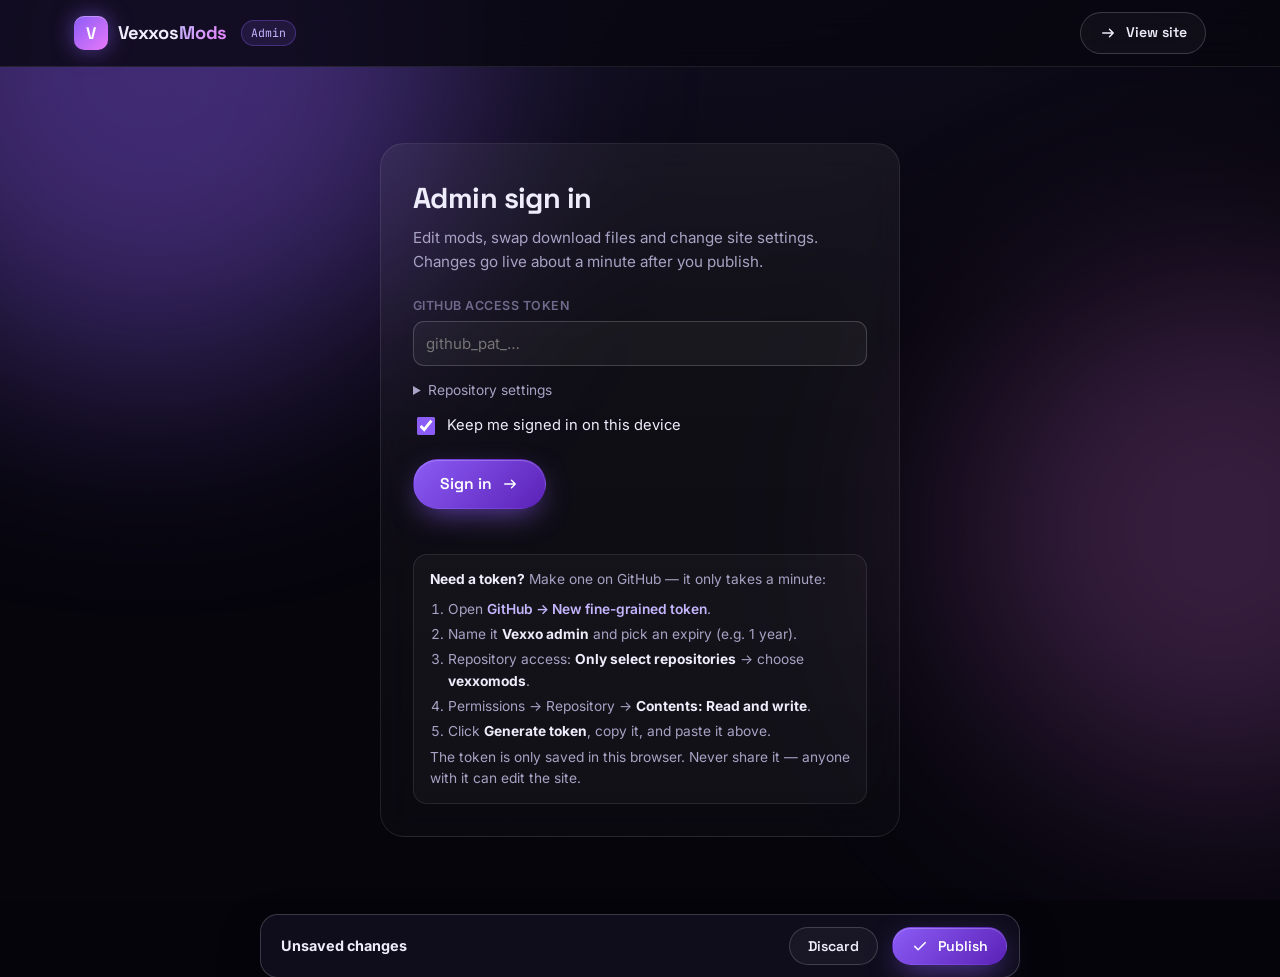
==== admin.html @ 2dce4d20 "Add files via upload" ====
<!DOCTYPE html>
<html lang="en">
<head>
<meta charset="UTF-8">
<meta name="viewport" content="width=device-width, initial-scale=1.0">
<meta name="robots" content="noindex, nofollow">
<title>Admin — VexxosMods</title>
<link rel="preconnect" href="https://fonts.googleapis.com">
<link rel="preconnect" href="https://fonts.gstatic.com" crossorigin>
<link href="https://fonts.googleapis.com/css2?family=Space+Grotesk:wght@500;600;700&family=Inter:wght@400;500;600&family=JetBrains+Mono:wght@400;500&display=swap" rel="stylesheet">
<link rel="stylesheet" href="style.css">
<style>
  body { min-height: 100vh; }
  .adm-nav { position: sticky; top: 0; z-index: 50; background: rgba(8,7,15,.8); border-bottom: 1px solid var(--hairline); backdrop-filter: blur(16px); -webkit-backdrop-filter: blur(16px); }
  .adm-nav .wrap { display: flex; align-items: center; gap: 14px; padding-top: 12px; padding-bottom: 12px; }
  .adm-pill { font-family: var(--f-mono); font-size: .72rem; padding: 3px 9px; border-radius: 999px; color: var(--violet-soft); background: rgba(var(--violet-rgb), .13); border: 1px solid rgba(var(--violet-rgb), .35); }
  .adm-nav .spacer { flex: 1; }
  .adm-user { font-size: .85rem; color: var(--text-dim); display: inline-flex; align-items: center; gap: 8px; }
  .adm-user .dot { width: 8px; height: 8px; border-radius: 50%; background: var(--aqua); box-shadow: 0 0 8px var(--aqua); }

  .adm-main { padding: 36px 0 140px; }
  .hidden { display: none !important; }

  /* Login */
  .login { max-width: 520px; margin: 40px auto 0; padding: 32px; }
  .login h1 { font-family: var(--f-display); font-size: 1.8rem; margin: 0 0 6px; letter-spacing: -.02em; }
  .login > p { color: var(--text-dim); margin: 0 0 22px; font-size: .95rem; }
  .help { margin-top: 18px; padding: 14px 16px; border-radius: 14px; background: rgba(255,255,255,.03); border: 1px solid var(--hairline); font-size: .86rem; color: var(--text-dim); }
  .help ol { margin: 8px 0 0; padding-left: 18px; }
  .help li { margin-bottom: 4px; }
  .help a { color: var(--violet-soft); font-weight: 600; }
  .help b { color: var(--text); }

  /* Forms */
  .field { display: grid; gap: 6px; margin-bottom: 14px; }
  .field > span { font-size: .78rem; font-weight: 600; letter-spacing: .04em; text-transform: uppercase; color: var(--text-faint); }
  .field small { color: var(--text-faint); font-size: .78rem; }
  .in, .ta, .sel {
    width: 100%; font: inherit; font-size: .94rem; color: var(--text);
    background: rgba(255,255,255,.04); border: 1px solid var(--hairline-bright); border-radius: 11px;
    padding: 10px 12px; transition: border-color .2s, background .2s;
  }
  .ta { min-height: 84px; resize: vertical; line-height: 1.5; }
  .in:focus, .ta:focus, .sel:focus { outline: none; border-color: rgba(var(--violet-rgb), .7); background: rgba(var(--violet-rgb), .07); }
  .sel option { background: var(--ink-700); }
  .row2 { display: grid; grid-template-columns: 1fr 1fr; gap: 14px; }
  .check { display: inline-flex; align-items: center; gap: 9px; font-size: .92rem; cursor: pointer; user-select: none; }
  .check input { width: 18px; height: 18px; accent-color: var(--violet); }
  .btn-xs { padding: 7px 12px; font-size: .82rem; }
  .btn-danger { color: #ff8fa3; background: rgba(255, 77, 109, .08); border-color: rgba(255, 77, 109, .3); }
  .btn-danger:hover { background: rgba(255, 77, 109, .16); border-color: rgba(255, 77, 109, .6); }
  .err { color: #ff8fa3; font-size: .88rem; margin: 10px 0 0; min-height: 1.2em; }

  /* Layout */
  .adm-grid { display: grid; grid-template-columns: 210px 1fr; gap: 28px; align-items: start; }
  .tabs { position: sticky; top: 84px; display: grid; gap: 4px; padding: 10px; }
  .tab { display: flex; align-items: center; gap: 10px; padding: 10px 12px; border-radius: 11px; border: 0; background: none; color: var(--text-dim); font: inherit; font-size: .93rem; font-weight: 500; cursor: pointer; text-align: left; transition: background .2s, color .2s; }
  .tab:hover { background: var(--glass-2); color: var(--text); }
  .tab.on { background: rgba(var(--violet-rgb), .14); color: var(--text); }
  .tab.on .ic { color: var(--violet-soft); }
  .panel-h { display: flex; align-items: flex-end; justify-content: space-between; gap: 16px; margin-bottom: 18px; flex-wrap: wrap; }
  .panel-h h2 { font-family: var(--f-display); font-size: 1.6rem; margin: 0; letter-spacing: -.02em; }
  .panel-h p { margin: 4px 0 0; color: var(--text-dim); font-size: .92rem; }
  .box { padding: 24px; }

  /* Mod editors */
  .mod-list { display: grid; gap: 12px; }
  .med { border-radius: var(--r-md); overflow: hidden; }
  .med-h { display: flex; align-items: center; gap: 14px; padding: 14px 16px; cursor: pointer; }
  .med-ic { width: 42px; height: 42px; border-radius: 12px; display: grid; place-items: center; flex-shrink: 0; color: rgb(var(--acc)); background: rgba(var(--acc), .13); border: 1px solid rgba(var(--acc), .32); }
  .med-ic svg { width: 22px; height: 22px; fill: none; stroke: currentColor; stroke-width: 1.8; stroke-linecap: round; stroke-linejoin: round; }
  .med-t { flex: 1; min-width: 0; }
  .med-t b { display: block; font-family: var(--f-display); font-size: 1.05rem; }
  .med-t small { display: block; font-family: var(--f-mono); font-size: .74rem; color: var(--text-faint); white-space: nowrap; overflow: hidden; text-overflow: ellipsis; }
  .med-tags { display: flex; gap: 6px; flex-wrap: wrap; }
  .tagp { font-size: .7rem; font-weight: 600; padding: 3px 9px; border-radius: 999px; background: var(--glass-2); border: 1px solid var(--hairline); color: var(--text-dim); }
  .tagp.pending { color: var(--amber); border-color: rgba(var(--amber-rgb), .4); background: rgba(var(--amber-rgb), .08); }
  .tagp.feat { color: rgb(var(--acc)); border-color: rgba(var(--acc), .4); }
  .med-act { display: flex; gap: 4px; }
  .iconbtn { width: 32px; height: 32px; display: grid; place-items: center; border-radius: 9px; border: 1px solid transparent; background: none; color: var(--text-dim); cursor: pointer; transition: background .2s, color .2s, border-color .2s; }
  .iconbtn:hover { background: var(--glass-2); color: var(--text); border-color: var(--hairline); }
  .iconbtn:disabled { opacity: .3; cursor: default; background: none; }
  .iconbtn .ic { width: 16px; height: 16px; }
  .chev { transition: transform .3s var(--ease); }
  .med.open .chev { transform: rotate(180deg); }
  .med-b { display: none; padding: 4px 18px 18px; border-top: 1px solid var(--hairline); }
  .med.open .med-b { display: block; padding-top: 18px; }

  .file-box { display: flex; align-items: center; gap: 14px; flex-wrap: wrap; padding: 14px; border-radius: 13px; border: 1px dashed rgba(var(--violet-rgb), .4); background: rgba(var(--violet-rgb), .05); margin-bottom: 14px; transition: border-color .2s, background .2s; }
  .file-box.drag { border-color: var(--violet); background: rgba(var(--violet-rgb), .14); }
  .file-box .ic { color: var(--violet-soft); }
  .file-info { flex: 1; min-width: 180px; }
  .file-info b { display: block; font-family: var(--f-mono); font-size: .84rem; word-break: break-all; }
  .file-info small { color: var(--text-faint); font-size: .8rem; }
  .file-info .pending { color: var(--amber); }
  .icons { display: grid; grid-template-columns: repeat(auto-fill, minmax(44px, 1fr)); gap: 6px; }
  .icons label { position: relative; }
  .icons input { position: absolute; opacity: 0; pointer-events: none; }
  .icons span { height: 44px; display: grid; place-items: center; border-radius: 11px; border: 1px solid var(--hairline); background: rgba(255,255,255,.03); color: var(--text-dim); cursor: pointer; transition: all .2s; }
  .icons svg { width: 22px; height: 22px; fill: none; stroke: currentColor; stroke-width: 1.8; stroke-linecap: round; stroke-linejoin: round; }
  .icons input:checked + span { color: rgb(var(--acc)); border-color: rgba(var(--acc), .6); background: rgba(var(--acc), .13); }
  .icons input:focus-visible + span { outline: 2px solid var(--violet-soft); }
  .color-row { display: flex; align-items: center; gap: 10px; }
  .color-row input[type=color] { width: 46px; height: 40px; padding: 0; border: 1px solid var(--hairline-bright); border-radius: 10px; background: none; cursor: pointer; }
  .swatches { display: flex; gap: 6px; flex-wrap: wrap; }
  .swatches button { width: 24px; height: 24px; border-radius: 7px; border: 1px solid rgba(255,255,255,.2); cursor: pointer; }
  details.adv summary { cursor: pointer; color: var(--text-dim); font-size: .86rem; margin: 4px 0 12px; }

  .opt { display: flex; gap: 14px; align-items: flex-start; padding: 16px; border-radius: 14px; border: 1px solid var(--hairline); background: rgba(255,255,255,.025); cursor: pointer; margin-bottom: 10px; transition: border-color .2s, background .2s; }
  .opt:hover { border-color: var(--hairline-bright); }
  .opt input { margin-top: 3px; width: 18px; height: 18px; accent-color: var(--violet); }
  .opt b { display: block; font-family: var(--f-display); }
  .opt small { color: var(--text-dim); font-size: .86rem; }
  .opt:has(input:checked) { border-color: rgba(var(--violet-rgb), .55); background: rgba(var(--violet-rgb), .08); }

  .preview-bar { margin-bottom: 18px; border-radius: 12px; overflow: hidden; border: 1px solid var(--hairline); }
  .preview-bar .announce { max-height: none; }
  .preview-bar .announce-close { display: none; }

  /* Publish bar */
  .pub { position: fixed; left: 50%; bottom: 18px; z-index: 60; transform: translate(-50%, 150%); width: min(760px, calc(100% - 24px));
    display: flex; align-items: center; gap: 14px; padding: 12px 12px 12px 20px; border-radius: 18px;
    background: rgba(16,14,30,.94); border: 1px solid var(--hairline-bright); box-shadow: 0 20px 50px -14px rgba(0,0,0,.85);
    backdrop-filter: blur(16px); -webkit-backdrop-filter: blur(16px); transition: transform .5s var(--spring); }
  .pub.show { transform: translate(-50%, 0); }
  .pub-txt { flex: 1; font-size: .9rem; color: var(--text-dim); }
  .pub-txt b { color: var(--text); }

  .log { margin-top: 18px; padding: 14px 16px; border-radius: 14px; background: rgba(0,0,0,.25); border: 1px solid var(--hairline); font-family: var(--f-mono); font-size: .8rem; color: var(--text-dim); max-height: 220px; overflow: auto; }
  .log div { padding: 2px 0; }
  .log .ok { color: var(--aqua); }
  .log .bad { color: #ff8fa3; }
  .log a { color: var(--violet-soft); text-decoration: underline; }

  @media (max-width: 820px) {
    .adm-grid { grid-template-columns: 1fr; }
    .tabs { position: static; grid-template-columns: repeat(4, 1fr); padding: 6px; }
    .tab { justify-content: center; padding: 10px 6px; font-size: .82rem; flex-direction: column; gap: 4px; }
    .row2 { grid-template-columns: 1fr; }
    .med-tags { display: none; }
    .adm-user span { display: none; }
  }
</style>
</head>
<body>
<!-- ============ Icon sprite (stroke icons, Zenex style) ============ -->
<svg xmlns="http://www.w3.org/2000/svg" style="display:none" aria-hidden="true">
  <symbol id="i-home" viewBox="0 0 24 24"><path d="M3 10.5 12 3l9 7.5V20a1 1 0 0 1-1 1h-5v-6H9v6H4a1 1 0 0 1-1-1v-9.5Z"/></symbol>
  <symbol id="i-download" viewBox="0 0 24 24"><path d="M12 3v12m0 0-4.5-4.5M12 15l4.5-4.5M4 19h16"/></symbol>
  <symbol id="i-play" viewBox="0 0 24 24"><rect x="2.5" y="5" width="19" height="14" rx="4"/><path d="m10 9 5 3-5 3V9Z"/></symbol>
  <symbol id="i-chat" viewBox="0 0 24 24"><path d="M7 18.5 3.5 21V6a2 2 0 0 1 2-2h13a2 2 0 0 1 2 2v10.5a2 2 0 0 1-2 2H7Z"/><path d="M8 10h.01M12 10h.01M16 10h.01"/></symbol>
  <symbol id="i-check" viewBox="0 0 24 24"><path d="m5 12.5 4.5 4.5L19 7.5"/></symbol>
  <symbol id="i-alert" viewBox="0 0 24 24"><path d="M12 3.5 2 20.5h20L12 3.5Z"/><path d="M12 10v4.5M12 17.5h.01"/></symbol>
  <symbol id="i-arrow" viewBox="0 0 24 24"><path d="M5 12h14m-5-5 5 5-5 5"/></symbol>
  <symbol id="i-up" viewBox="0 0 24 24"><path d="M12 19V5m-6 6 6-6 6 6"/></symbol>
  <symbol id="i-x" viewBox="0 0 24 24"><path d="M6 6l12 12M18 6 6 18"/></symbol>
  <symbol id="i-plus" viewBox="0 0 24 24"><path d="M12 5v14M5 12h14"/></symbol>
  <symbol id="i-help" viewBox="0 0 24 24"><circle cx="12" cy="12" r="9"/><path d="M9.5 9.5a2.5 2.5 0 1 1 3.5 2.3c-.6.3-1 .9-1 1.6v.6M12 17h.01"/></symbol>
  <symbol id="i-doc" viewBox="0 0 24 24"><path d="M14 3H7a2 2 0 0 0-2 2v14a2 2 0 0 0 2 2h10a2 2 0 0 0 2-2V8l-5-5Z"/><path d="M14 3v5h5M9 13h6M9 17h4"/></symbol>
  <symbol id="i-folder" viewBox="0 0 24 24"><path d="M3 7a2 2 0 0 1 2-2h4l2 2.5h8a2 2 0 0 1 2 2V18a2 2 0 0 1-2 2H5a2 2 0 0 1-2-2V7Z"/></symbol>
  <symbol id="i-box" viewBox="0 0 24 24"><path d="M21 8 12 3 3 8v8l9 5 9-5V8Z"/><path d="m3 8 9 5 9-5M12 13v8"/></symbol>
  <symbol id="i-bolt" viewBox="0 0 24 24"><path d="M13 2.5 4.5 13.5H12L11 21.5l8.5-11H12l1-8Z"/></symbol>
  <symbol id="i-shield" viewBox="0 0 24 24"><path d="M12 3 4.5 6v5.5c0 4.6 3.2 8.3 7.5 9.5 4.3-1.2 7.5-4.9 7.5-9.5V6L12 3Z"/><path d="m9 12 2 2 4-4"/></symbol>
  <symbol id="i-gift" viewBox="0 0 24 24"><rect x="3.5" y="8" width="17" height="4" rx="1"/><path d="M5 12v8h14v-8M12 8v12M12 8S10.5 3.5 8 4.5 9 8 12 8Zm0 0s1.5-4.5 4-3.5S15 8 12 8Z"/></symbol>
  <symbol id="i-radar" viewBox="0 0 24 24"><circle cx="12" cy="12" r="9"/><circle cx="12" cy="12" r="5"/><path d="M12 12 18.5 5.5"/><circle cx="12" cy="12" r="1"/></symbol>
  <symbol id="i-bell" viewBox="0 0 24 24"><path d="M6 16V11a6 6 0 1 1 12 0v5l1.5 2h-15L6 16Z"/><path d="M10 20.5a2 2 0 0 0 4 0"/></symbol>
  <symbol id="i-key" viewBox="0 0 24 24"><circle cx="8" cy="15" r="4"/><path d="m11 12 8.5-8.5M16 7l2.5 2.5M14 9l2 2"/></symbol>
  <symbol id="i-pumpkin" viewBox="0 0 24 24"><path d="M12 7c-4.5 0-8 2.9-8 6.8S7.5 20.5 12 20.5s8-2.8 8-6.7S16.5 7 12 7Z"/><path d="M12 7c-2 0-3 3-3 6.8s1 6.7 3 6.7 3-2.9 3-6.7S14 7 12 7Z"/><path d="M12 7V4.5C12 3.5 12.8 3 14 3"/></symbol>
  <symbol id="i-bat" viewBox="0 0 32 16"><path fill="currentColor" stroke="none" d="M16 4.2c.5-1.3 1.3-2.2 1.3-2.2l.4 2.3c2.6-1.6 6.6-2.2 10-1 1.5.5 2.8 1.4 4.3 2.7-2-.4-3.8 0-4.9 1.2-1-.8-2.4-1-3.6-.5-1 .4-1.6 1.3-1.8 2.4-1.4-1-3.2-1.2-4.6-.3-.5.3-.9.8-1.1 1.3-.2-.5-.6-1-1.1-1.3-1.4-.9-3.2-.7-4.6.3-.2-1.1-.8-2-1.8-2.4-1.2-.5-2.6-.3-3.6.5C4.8 6.8 3 6.4 1 6.8 2.5 5.5 3.8 4.6 5.3 4.1c3.4-1.2 7.4-.6 10 1l.4-2.3S15.5 2.9 16 4.2Z"/></symbol>
  <!-- Mod icons -->
  <symbol id="m-spawner" viewBox="0 0 24 24"><rect x="3.5" y="3.5" width="17" height="17" rx="2"/><path d="M3.5 9h17M3.5 15h17M9 3.5v17M15 3.5v17"/><path fill="currentColor" fill-opacity=".45" d="M12 10.3c1.2 1 1.6 1.9 1.6 2.6a1.6 1.6 0 0 1-3.2 0c0-.7.4-1.6 1.6-2.6Z"/></symbol>
  <symbol id="m-meteor" viewBox="0 0 24 24"><circle cx="15.5" cy="8.5" r="4"/><path d="M12.6 11.4 4 20M10 9 5 14M15 14l-5 5"/></symbol>
  <symbol id="m-glazed" viewBox="0 0 24 24"><circle cx="12" cy="12" r="8.5"/><circle cx="12" cy="12" r="3"/><path d="M7.5 6.5 8.5 8M16 6l-.8 1.6M18 13l-1.6.4M7 16.5l1.4-1M14 17.8l-.4-1.6"/></symbol>
  <symbol id="m-rig" viewBox="0 0 24 24"><path d="M14.5 4.5c3 0 5.5 1.7 6.5 4-2.2-1-4.6-1.3-7-.8M9.5 4.5c-3 0-5.5 1.7-6.5 4 2.2-1 4.6-1.3 7-.8"/><path d="M12 6.5V21"/><path d="M10 6.5h4"/></symbol>
  <symbol id="m-sword" viewBox="0 0 24 24"><path d="M14.5 3.5H20.5V9.5L10 20l-6-6L14.5 3.5Z"/><path d="m4 20 2-2M7.5 13.5l3 3"/></symbol>
  <symbol id="m-pickaxe" viewBox="0 0 24 24"><path d="M4.5 9C8 5 13.5 3.5 19 4.5 18 5.5 16.5 6 15 6.5"/><path d="M15 6.5 5 20.5M15 6.5c1 1.5 1.5 3 1.5 4.5"/></symbol>
  <symbol id="m-eye" viewBox="0 0 24 24"><path d="M2.5 12S6 5.5 12 5.5 21.5 12 21.5 12 18 18.5 12 18.5 2.5 12 2.5 12Z"/><circle cx="12" cy="12" r="3"/></symbol>
  <symbol id="m-star" viewBox="0 0 24 24"><path d="m12 3.5 2.6 5.3 5.9.9-4.3 4.1 1 5.8L12 16.9l-5.2 2.7 1-5.8L3.5 9.7l5.9-.9L12 3.5Z"/></symbol>
  <symbol id="m-box" viewBox="0 0 24 24"><path d="M21 8 12 3 3 8v8l9 5 9-5V8Z"/><path d="m3 8 9 5 9-5M12 13v8"/></symbol>
  <symbol id="m-bolt" viewBox="0 0 24 24"><path d="M13 2.5 4.5 13.5H12L11 21.5l8.5-11H12l1-8Z"/></symbol>
  <symbol id="m-shield" viewBox="0 0 24 24"><path d="M12 3 4.5 6v5.5c0 4.6 3.2 8.3 7.5 9.5 4.3-1.2 7.5-4.9 7.5-9.5V6L12 3Z"/></symbol>
  <symbol id="m-map" viewBox="0 0 24 24"><path d="M9 4 3.5 6v14L9 18l6 2 5.5-2V4L15 6 9 4Z"/><path d="M9 4v14M15 6v14"/></symbol>
  <symbol id="m-tpa" viewBox="0 0 24 24"><path d="M4 8h13m0 0-3.5-3.5M17 8l-3.5 3.5M20 16H7m0 0 3.5-3.5M7 16l3.5 3.5"/></symbol>
  <!-- Brand -->
  <symbol id="b-discord" viewBox="0 0 24 24"><path fill="currentColor" stroke="none" d="M20.3 4.4a19.8 19.8 0 0 0-4.9-1.5l-.6 1.2a18.3 18.3 0 0 0-5.5 0L8.7 2.9a19.7 19.7 0 0 0-4.9 1.5C.7 9 -.2 13.6.2 18.1a19.9 19.9 0 0 0 6 3c.5-.6.9-1.3 1.2-2a13 13 0 0 1-1.9-.9l.4-.3a14.2 14.2 0 0 0 12.1 0l.4.3c-.6.4-1.2.7-1.9.9.4.7.8 1.4 1.3 2a19.8 19.8 0 0 0 6-3c.5-5.2-.9-9.7-3.5-13.7ZM8 15.3c-1.2 0-2.2-1.1-2.2-2.4s1-2.4 2.2-2.4 2.2 1.1 2.2 2.4-1 2.4-2.2 2.4Zm8 0c-1.2 0-2.2-1.1-2.2-2.4s1-2.4 2.2-2.4 2.2 1.1 2.2 2.4-1 2.4-2.2 2.4Z"/></symbol>
  <symbol id="b-youtube" viewBox="0 0 24 24"><path fill="currentColor" stroke="none" d="M21.6 7.2a2.5 2.5 0 0 0-1.8-1.8C18.2 5 12 5 12 5s-6.2 0-7.8.4A2.5 2.5 0 0 0 2.4 7.2 26 26 0 0 0 2 12a26 26 0 0 0 .4 4.8 2.5 2.5 0 0 0 1.8 1.8C5.8 19 12 19 12 19s6.2 0 7.8-.4a2.5 2.5 0 0 0 1.8-1.8A26 26 0 0 0 22 12a26 26 0 0 0-.4-4.8ZM10 15V9l5.2 3L10 15Z"/></symbol>
</svg>

<div class="bg" aria-hidden="true">
  <div class="aurora a1"></div>
  <div class="aurora a2"></div>
  <div class="grain"></div>
</div>

<header class="adm-nav">
  <div class="wrap">
    <a href="index.html" class="brand"><span class="brand-mark">V</span><span class="brand-name">Vexxos<span class="grad">Mods</span></span></a>
    <span class="adm-pill">Admin</span>
    <span class="spacer"></span>
    <span class="adm-user hidden" id="who"><span class="dot"></span><span id="who-name"></span></span>
    <a class="btn btn-ghost btn-sm" href="index.html" target="_blank" rel="noopener"><svg class="ic"><use href="#i-arrow"/></svg><span>View site</span></a>
    <button class="btn btn-ghost btn-sm hidden" id="logout"><span>Sign out</span></button>
  </div>
</header>

<main class="adm-main">
  <div class="wrap">

    <!-- ============ Login ============ -->
    <section class="login card hidden" id="login">
      <h1>Admin sign in</h1>
      <p>Edit mods, swap download files and change site settings. Changes go live about a minute after you publish.</p>
      <form id="login-form" autocomplete="off">
        <label class="field"><span>GitHub access token</span>
          <input class="in" type="password" id="token" placeholder="github_pat_…" required spellcheck="false">
        </label>
        <details class="adv">
          <summary>Repository settings</summary>
          <div class="row2">
            <label class="field"><span>Owner</span><input class="in" id="owner" spellcheck="false"></label>
            <label class="field"><span>Repository</span><input class="in" id="repo" spellcheck="false"></label>
          </div>
          <label class="field"><span>Branch</span><input class="in" id="branch" spellcheck="false"></label>
        </details>
        <label class="check"><input type="checkbox" id="remember" checked> Keep me signed in on this device</label>
        <div style="margin-top:18px"><button class="btn btn-primary" type="submit" id="login-btn"><span>Sign in</span><svg class="ic"><use href="#i-arrow"/></svg></button></div>
        <p class="err" id="login-err"></p>
      </form>
      <div class="help">
        <b>Need a token?</b> Make one on GitHub — it only takes a minute:
        <ol>
          <li>Open <a href="https://github.com/settings/personal-access-tokens/new" target="_blank" rel="noopener">GitHub → New fine-grained token</a>.</li>
          <li>Name it <b>Vexxo admin</b> and pick an expiry (e.g. 1 year).</li>
          <li>Repository access: <b>Only select repositories</b> → choose <b id="help-repo">vexxomods</b>.</li>
          <li>Permissions → Repository → <b>Contents: Read and write</b>.</li>
          <li>Click <b>Generate token</b>, copy it, and paste it above.</li>
        </ol>
        The token is only saved in this browser. Never share it — anyone with it can edit the site.
      </div>
    </section>

    <!-- ============ Editor ============ -->
    <section class="adm-grid hidden" id="app">
      <nav class="tabs card">
        <button class="tab on" data-tab="mods"><svg class="ic"><use href="#i-box"/></svg>Mods</button>
        <button class="tab" data-tab="announce"><svg class="ic"><use href="#i-bell"/></svg>Announcement</button>
        <button class="tab" data-tab="links"><svg class="ic"><use href="#b-discord"/></svg>Links</button>
        <button class="tab" data-tab="theme"><svg class="ic"><use href="#i-pumpkin"/></svg>Theme</button>
      </nav>

      <div>
        <!-- Mods -->
        <div data-pane="mods">
          <div class="panel-h">
            <div><h2>Mods</h2><p>Click a mod to edit it. Drop a new file on it to replace the download.</p></div>
            <button class="btn btn-primary btn-sm" id="add-mod"><svg class="ic"><use href="#i-plus"/></svg><span>Add mod</span></button>
          </div>
          <div class="mod-list" id="mod-list"></div>
        </div>

        <!-- Announcement -->
        <div data-pane="announce" class="hidden">
          <div class="panel-h"><div><h2>Announcement bar</h2><p>The strip at the very top of the site.</p></div></div>
          <div class="preview-bar" id="ann-preview"></div>
          <div class="box card">
            <label class="check" style="margin-bottom:18px"><input type="checkbox" id="ann-enabled"> Show the announcement bar</label>
            <div class="row2">
              <label class="field"><span>Tag</span><input class="in" id="ann-tag" placeholder="New"></label>
              <label class="field"><span>Bold text</span><input class="in" id="ann-title" placeholder="Spawner Protect v1.0"></label>
            </div>
            <label class="field"><span>Text</span><input class="in" id="ann-text" placeholder="is out"></label>
            <label class="field"><span>Extra text <small>(hidden on phones)</small></span><input class="in" id="ann-more" placeholder=" — get alerted when players get near your spawners"></label>
            <div class="row2">
              <label class="field"><span>Button text</span><input class="in" id="ann-linktext" placeholder="Get it"></label>
              <label class="field"><span>Button goes to</span><select class="sel" id="ann-link"></select></label>
            </div>
            <label class="field hidden" id="ann-custom-wrap"><span>Custom link</span><input class="in" id="ann-custom" placeholder="https://…"></label>
            <small style="color:var(--text-faint)">Anyone who closed the old announcement will see this one again once you publish a change.</small>
          </div>
        </div>

        <!-- Links -->
        <div data-pane="links" class="hidden">
          <div class="panel-h"><div><h2>Links</h2><p>Used everywhere on the site.</p></div></div>
          <div class="box card">
            <label class="field"><span>Discord invite</span><input class="in" id="lk-discord" placeholder="https://discord.gg/…"></label>
            <label class="field"><span>YouTube video</span><input class="in" id="lk-youtube" placeholder="https://youtu.be/…"><small>Shown in the "Watch it in action" section. Paste any YouTube link.</small></label>
          </div>
        </div>

        <!-- Theme -->
        <div data-pane="theme" class="hidden">
          <div class="panel-h"><div><h2>Theme</h2><p>Seasonal look for the whole site.</p></div></div>
          <label class="opt"><input type="radio" name="theme" value="auto"><span><b>Automatic</b><small>Halloween every October, normal the rest of the year.</small></span></label>
          <label class="opt"><input type="radio" name="theme" value="default"><span><b>Always normal</b><small>Purple Vexxo look all year.</small></span></label>
          <label class="opt"><input type="radio" name="theme" value="halloween"><span><b>Always Halloween</b><small>Orange, bats and cobwebs — until you switch it back.</small></span></label>
        </div>

        <div class="log hidden" id="log"></div>
      </div>
    </section>
  </div>
</main>

<div class="pub" id="pub">
  <span class="pub-txt" id="pub-txt"><b>Unsaved changes</b></span>
  <button class="btn btn-ghost btn-sm" id="discard"><span>Discard</span></button>
  <button class="btn btn-primary btn-sm" id="publish"><svg class="ic"><use href="#i-check"/></svg><span>Publish</span></button>
</div>

<script>
(() => {
  'use strict';

  /* ---------- Config ---------- */
  const DEFAULT_REPO = { owner: 'zennydevs', repo: 'vexxomods', branch: 'main' };
  const DATA_PATH = 'site-data.json';
  const THEME_PATH = 'site-theme.js';
  const FILE_DIR = 'downloads';
  const MAX_FILE = 95 * 1024 * 1024;
  const ICONS = ['spawner', 'meteor', 'glazed', 'rig', 'tpa', 'sword', 'pickaxe', 'eye', 'star', 'box', 'bolt', 'shield', 'map'];
  const SWATCHES = ['255, 138, 61', '168, 85, 247', '56, 189, 248', '255, 77, 109', '46, 230, 200', '250, 204, 21', '132, 225, 74', '236, 72, 153', '226, 232, 240'];

  /* ---------- State ---------- */
  let cfg = { ...DEFAULT_REPO, token: '' };
  let data = null, original = '', dataSha = null;
  let theme = 'auto', themeOriginal = 'auto', themeSha = null;
  const pending = new Map();   // mod key -> File
  let keySeq = 0;
  const openKeys = new Set();

  const $ = s => document.querySelector(s);
  const esc = s => String(s == null ? '' : s).replace(/[&<>"']/g, c => ({ '&': '&amp;', '<': '&lt;', '>': '&gt;', '"': '&quot;', "'": '&#39;' }[c]));
  const store = {
    get(k) { try { return localStorage.getItem(k) || sessionStorage.getItem(k); } catch (e) { return null; } },
    set(k, v, persist) { try { (persist ? localStorage : sessionStorage).setItem(k, v); } catch (e) {} },
    del(k) { try { localStorage.removeItem(k); sessionStorage.removeItem(k); } catch (e) {} }
  };

  /* ---------- GitHub API ---------- */
  async function gh(path, opts = {}) {
    const r = await fetch('https://api.github.com' + path, {
      ...opts,
      headers: {
        Authorization: 'Bearer ' + cfg.token,
        Accept: 'application/vnd.github+json',
        'X-GitHub-Api-Version': '2022-11-28',
        ...(opts.body ? { 'Content-Type': 'application/json' } : {})
      },
      cache: 'no-store'
    });
    if (r.status === 404 && opts.allow404) return null;
    if (!r.ok) {
      let msg = r.statusText;
      try { msg = (await r.json()).message || msg; } catch (e) {}
      const err = new Error(`${r.status} — ${msg}`); err.status = r.status; throw err;
    }
    return r.status === 204 ? null : r.json();
  }
  const enc = p => p.split('/').map(encodeURIComponent).join('/');
  const repoPath = () => `/repos/${encodeURIComponent(cfg.owner)}/${encodeURIComponent(cfg.repo)}`;
  const getFile = path => gh(`${repoPath()}/contents/${enc(path)}?ref=${encodeURIComponent(cfg.branch)}`, { allow404: true });
  const putFile = (path, b64, message, sha) => gh(`${repoPath()}/contents/${enc(path)}`, {
    method: 'PUT', body: JSON.stringify({ message, content: b64, branch: cfg.branch, ...(sha ? { sha } : {}) })
  });
  const deleteFile = (path, sha, message) => gh(`${repoPath()}/contents/${enc(path)}`, {
    method: 'DELETE', body: JSON.stringify({ message, sha, branch: cfg.branch })
  });

  function utf8ToB64(str) {
    const bytes = new TextEncoder().encode(str);
    let bin = '';
    for (let i = 0; i < bytes.length; i += 0x8000) bin += String.fromCharCode.apply(null, bytes.subarray(i, i + 0x8000));
    return btoa(bin);
  }
  function b64ToUtf8(b64) {
    const bin = atob(b64.replace(/\s/g, ''));
    const bytes = new Uint8Array(bin.length);
    for (let i = 0; i < bin.length; i++) bytes[i] = bin.charCodeAt(i);
    return new TextDecoder().decode(bytes);
  }
  const fileToB64 = file => new Promise((res, rej) => {
    const fr = new FileReader();
    fr.onload = () => res(String(fr.result).split(',')[1] || '');
    fr.onerror = () => rej(fr.error);
    fr.readAsDataURL(file);
  });

  /* ---------- Helpers ---------- */
  const slug = s => String(s || '').toLowerCase().replace(/[^a-z0-9]+/g, '-').replace(/^-|-$/g, '') || 'mod';
  const cleanName = n => String(n).replace(/[^\w.\-]+/g, '-').replace(/^-+|-+$/g, '') || 'file';
  const fmtSize = b => b > 1048576 ? (b / 1048576).toFixed(1) + ' MB' : Math.max(1, Math.round(b / 1024)) + ' KB';
  const rgbToHex = rgb => '#' + String(rgb).split(',').map(n => Math.max(0, Math.min(255, parseInt(n, 10) || 0)).toString(16).padStart(2, '0')).join('');
  const hexToRgb = hex => { const m = hex.replace('#', '').match(/.{2}/g) || ['8b', '5c', 'f6']; return m.map(x => parseInt(x, 16)).join(', '); };
  const accentOf = m => /^\s*\d{1,3}\s*,\s*\d{1,3}\s*,\s*\d{1,3}\s*$/.test(m.accent || '') ? m.accent : '139, 92, 246';
  const fileOf = m => m.file || decodeURIComponent(String(m.url || '').split('?')[0].split('/').pop() || '');
  const localPath = u => /^downloads\//.test(u || '') ? String(u).split('?')[0] : null;
  const strip = d => JSON.stringify(d, (k, v) => k.startsWith('_') ? undefined : v, 2) + '\n';
  const isDirty = () => !!data && (strip(data) !== original || pending.size > 0 || theme !== themeOriginal);

  function log(msg, cls) {
    const el = $('#log'); el.classList.remove('hidden');
    const d = document.createElement('div'); if (cls) d.className = cls; d.innerHTML = msg;
    el.appendChild(d); el.scrollTop = el.scrollHeight;
  }

  /* ---------- Login ---------- */
  function showLogin(msg) {
    $('#login').classList.remove('hidden'); $('#app').classList.add('hidden');
    $('#who').classList.add('hidden'); $('#logout').classList.add('hidden');
    $('#owner').value = cfg.owner; $('#repo').value = cfg.repo; $('#branch').value = cfg.branch;
    $('#help-repo').textContent = cfg.repo;
    $('#login-err').textContent = msg || '';
  }

  async function signIn() {
    const btn = $('#login-btn'); btn.disabled = true;
    $('#login-err').textContent = '';
    try {
      const repo = await gh(repoPath());
      const me = await gh('/user').catch(() => null);
      await loadAll();
      $('#login').classList.add('hidden'); $('#app').classList.remove('hidden');
      $('#who').classList.remove('hidden'); $('#logout').classList.remove('hidden');
      $('#who-name').textContent = (me && me.login ? me.login + ' · ' : '') + repo.full_name;
      return true;
    } catch (e) {
      showLogin(e.status === 401 ? 'That token was rejected. Check you copied all of it, and that it hasn’t expired.'
        : e.status === 404 ? `Can’t see ${cfg.owner}/${cfg.repo}. Make sure the token has access to that repository.`
        : 'Sign-in failed: ' + e.message);
      return false;
    } finally { btn.disabled = false; }
  }

  $('#login-form').addEventListener('submit', async e => {
    e.preventDefault();
    cfg = {
      owner: $('#owner').value.trim() || DEFAULT_REPO.owner,
      repo: $('#repo').value.trim() || DEFAULT_REPO.repo,
      branch: $('#branch').value.trim() || DEFAULT_REPO.branch,
      token: $('#token').value.trim()
    };
    if (await signIn()) {
      store.del('vx_admin');
      store.set('vx_admin', JSON.stringify(cfg), $('#remember').checked);
      $('#token').value = '';
    }
  });

  $('#logout').addEventListener('click', () => {
    if (isDirty() && !confirmLeave()) return;
    store.del('vx_admin'); cfg = { ...DEFAULT_REPO, token: '' };
    data = null; pending.clear(); updatePub(); showLogin();
  });
  function confirmLeave() { return window.confirm('You have unpublished changes. Leave anyway?'); }

  /* ---------- Load ---------- */
  async function loadAll() {
    const f = await getFile(DATA_PATH);
    if (!f) throw Object.assign(new Error(`${DATA_PATH} not found in the repo`), { status: 0 });
    dataSha = f.sha;
    data = JSON.parse(b64ToUtf8(f.content));
    data.mods = Array.isArray(data.mods) ? data.mods : [];
    data.announcement = data.announcement || {};
    data.links = data.links || {};
    original = strip(data);
    data.mods.forEach(m => { m._key = ++keySeq; });

    const t = await getFile(THEME_PATH);
    themeSha = t ? t.sha : null;
    const mt = t ? b64ToUtf8(t.content).match(/VX_THEME\s*=\s*["'](\w+)["']/) : null;
    theme = themeOriginal = mt ? mt[1] : 'auto';

    pending.clear(); openKeys.clear();
    renderAll(); updatePub();
  }

  /* ---------- Render ---------- */
  function renderAll() { renderMods(); renderAnnouncement(); renderLinks(); renderTheme(); }

  function iconSvg(name) { return `<svg><use href="#m-${ICONS.includes(name) ? name : 'box'}"/></svg>`; }

  function renderMods() {
    const list = $('#mod-list');
    list.innerHTML = data.mods.map((m, i) => {
      const k = m._key, f = pending.get(k);
      const open = openKeys.has(k);
      return `<article class="med card${open ? ' open' : ''}" data-key="${k}" style="--acc:${accentOf(m)}">
        <div class="med-h" data-act="toggle">
          <span class="med-ic">${iconSvg(m.icon)}</span>
          <span class="med-t"><b>${esc(m.name || 'Untitled mod')}</b><small>${esc(f ? f.name + ' (new)' : fileOf(m) || 'No file yet')}</small></span>
          <span class="med-tags">
            ${m.featured ? '<span class="tagp feat">Featured</span>' : ''}
            ${f ? '<span class="tagp pending">New file</span>' : ''}
            ${(m.badges || []).slice(0, 2).map(b => `<span class="tagp">${esc(b)}</span>`).join('')}
          </span>
          <span class="med-act">
            <button class="iconbtn" data-act="up" title="Move up" ${i === 0 ? 'disabled' : ''}><svg class="ic"><use href="#i-up"/></svg></button>
            <button class="iconbtn" data-act="down" title="Move down" ${i === data.mods.length - 1 ? 'disabled' : ''}><svg class="ic" style="transform:rotate(180deg)"><use href="#i-up"/></svg></button>
            <button class="iconbtn chev" data-act="toggle" title="Edit"><svg class="ic" style="transform:rotate(180deg)"><use href="#i-up"/></svg></button>
          </span>
        </div>
        <div class="med-b">
          <div class="file-box" data-drop>
            <svg class="ic"><use href="#i-download"/></svg>
            <div class="file-info">
              ${f ? `<b>${esc(f.name)}</b><small class="pending">${fmtSize(f.size)} · uploads when you publish</small>`
                  : `<b>${esc(fileOf(m) || 'No file yet')}</b><small>${localPath(m.url) ? 'Hosted on your site' : (m.url ? 'External link' : 'Add a file so people can download it')} · drop a file here to replace</small>`}
            </div>
            ${f ? '<button class="btn btn-ghost btn-xs" data-act="unfile">Undo</button>' : ''}
            <label class="btn btn-primary btn-xs" style="cursor:pointer"><input type="file" data-act="file" hidden><span>${m.url || f ? 'Replace file' : 'Choose file'}</span></label>
          </div>
          <div class="row2">
            <label class="field"><span>Name</span><input class="in" data-f="name" value="${esc(m.name)}"></label>
            <label class="field"><span>Minecraft version</span><input class="in" data-f="mc" value="${esc(m.mc || '1.21.11')}"></label>
          </div>
          <label class="field"><span>Description</span><textarea class="ta" data-f="description">${esc(m.description)}</textarea></label>
          <div class="row2">
            <label class="field"><span>Badges</span><input class="in" data-f="badges" value="${esc((m.badges || []).join(', '))}" placeholder="New, v1.0"><small>Comma separated. "New" glows.</small></label>
            <label class="field"><span>Warning note</span><input class="in" data-f="note" value="${esc(m.note)}" placeholder="Optional — e.g. Requires Meteor Client"></label>
          </div>
          <label class="check" style="margin:4px 0 14px"><input type="checkbox" data-f="featured" ${m.featured ? 'checked' : ''}> Featured — big card at the top of Downloads</label>
          ${m.featured ? `<label class="field"><span>Feature list</span><textarea class="ta" data-f="features" placeholder="One per line">${esc((m.features || []).join('\n'))}</textarea><small>One per line. Shown on the featured card.</small></label>` : ''}
          <div class="field"><span>Icon</span>
            <div class="icons">${ICONS.map(ic => `<label title="${ic}"><input type="radio" name="icon-${k}" data-f="icon" value="${ic}" ${(m.icon || 'box') === ic ? 'checked' : ''}><span>${iconSvg(ic)}</span></label>`).join('')}</div>
          </div>
          <div class="field"><span>Colour</span>
            <div class="color-row"><input type="color" data-f="accent" value="${rgbToHex(accentOf(m))}">
              <div class="swatches">${SWATCHES.map(s => `<button type="button" data-act="swatch" data-v="${s}" style="background:rgb(${s})" title="rgb(${s})"></button>`).join('')}</div>
            </div>
          </div>
          <details class="adv"><summary>Advanced</summary>
            <label class="field"><span>Page anchor (ID)</span><input class="in" data-f="id" value="${esc(m.id)}"><small>Used for links like #${esc(m.id || 'my-mod')}.</small></label>
            <label class="field"><span>Download link</span><input class="in" data-f="url" value="${esc(m.url)}"><small>Set automatically when you upload a file. Only change this to use an outside link.</small></label>
          </details>
          <button class="btn btn-danger btn-xs" data-act="delete"><svg class="ic"><use href="#i-x"/></svg><span>Remove mod</span></button>
        </div>
      </article>`;
    }).join('') || '<div class="box card" style="text-align:center;color:var(--text-dim)">No mods yet — click <b>Add mod</b>.</div>';
  }

  function refreshHeader(card, m) {
    const f = pending.get(m._key);
    card.style.setProperty('--acc', accentOf(m));
    card.querySelector('.med-t b').textContent = m.name || 'Untitled mod';
    card.querySelector('.med-t small').textContent = f ? f.name + ' (new)' : fileOf(m) || 'No file yet';
    card.querySelector('.med-ic').innerHTML = iconSvg(m.icon);
  }

  /* ---------- Mod events ---------- */
  const modByCard = card => data.mods.find(m => m._key === +card.dataset.key);

  $('#mod-list').addEventListener('input', e => {
    const el = e.target, card = el.closest('.med'), f = el.dataset.f;
    if (!card || !f) return;
    const m = modByCard(card);
    if (f === 'badges') m.badges = el.value.split(',').map(s => s.trim()).filter(Boolean);
    else if (f === 'features') m.features = el.value.split('\n').map(s => s.trim()).filter(Boolean);
    else if (f === 'featured') { m.featured = el.checked; renderMods(); }
    else if (f === 'accent') m.accent = hexToRgb(el.value);
    else if (f === 'icon') m.icon = el.value;
    else m[f] = el.value;
    if (f === 'name' && m._autoId) m.id = slug(m.name);
    if (f === 'id') delete m._autoId;
    if (f !== 'featured') refreshHeader(card, m);
    updatePub();
  });

  $('#mod-list').addEventListener('change', e => {
    const el = e.target;
    if (el.dataset.act === 'file' && el.files[0]) setFile(el.closest('.med'), el.files[0]);
    else if (el.dataset.f === 'featured' || el.dataset.f === 'icon') el.dispatchEvent(new Event('input', { bubbles: true }));
  });

  $('#mod-list').addEventListener('click', e => {
    const b = e.target.closest('[data-act]');
    if (!b || b.tagName === 'INPUT') return;
    const card = b.closest('.med'); if (!card) return;
    const m = modByCard(card), i = data.mods.indexOf(m), act = b.dataset.act;
    if (act === 'toggle') {
      if (e.target.closest('.med-act') && b.classList.contains('med-h')) return;
      openKeys.has(m._key) ? openKeys.delete(m._key) : openKeys.add(m._key);
      card.classList.toggle('open');
    } else if (act === 'up' || act === 'down') {
      e.stopPropagation();
      const j = act === 'up' ? i - 1 : i + 1;
      if (j < 0 || j >= data.mods.length) return;
      [data.mods[i], data.mods[j]] = [data.mods[j], data.mods[i]];
      renderMods(); updatePub();
    } else if (act === 'delete') {
      if (!window.confirm(`Remove ${m.name || 'this mod'} from the site?`)) return;
      data.mods.splice(i, 1); pending.delete(m._key); renderMods(); updatePub();
    } else if (act === 'unfile') {
      pending.delete(m._key); renderMods(); updatePub();
    } else if (act === 'swatch') {
      m.accent = b.dataset.v; card.querySelector('[data-f=accent]').value = rgbToHex(m.accent);
      refreshHeader(card, m); updatePub();
    }
  });

  function setFile(card, file) {
    if (file.size > MAX_FILE) { window.alert(`${file.name} is ${fmtSize(file.size)} — the limit is 95 MB.`); return; }
    const m = modByCard(card);
    pending.set(m._key, file);
    openKeys.add(m._key);
    renderMods(); updatePub();
  }

  // Drag & drop onto a mod
  $('#mod-list').addEventListener('dragover', e => { const box = e.target.closest('.med'); if (!box) return; e.preventDefault(); box.querySelector('[data-drop]')?.classList.add('drag'); });
  $('#mod-list').addEventListener('dragleave', e => { const box = e.target.closest('[data-drop]'); if (box && !box.contains(e.relatedTarget)) box.classList.remove('drag'); });
  $('#mod-list').addEventListener('drop', e => {
    const card = e.target.closest('.med'); if (!card) return;
    e.preventDefault();
    const f = e.dataTransfer.files[0]; if (f) setFile(card, f);
  });

  $('#add-mod').addEventListener('click', () => {
    const m = { _key: ++keySeq, _autoId: true, id: 'new-mod', name: 'New mod', icon: 'box', accent: '139, 92, 246', featured: false,
      badges: ['New'], description: 'Join the Discord for the full breakdown.', features: [], note: '', mc: '1.21.11', file: '', url: '' };
    data.mods.push(m); openKeys.add(m._key); renderMods(); updatePub();
    document.querySelector(`.med[data-key="${m._key}"]`)?.scrollIntoView({ behavior: 'smooth', block: 'center' });
  });

  /* ---------- Announcement ---------- */
  function renderAnnouncement() {
    const a = data.announcement;
    $('#ann-enabled').checked = !!a.enabled;
    $('#ann-tag').value = a.tag || ''; $('#ann-title').value = a.title || ''; $('#ann-text').value = a.text || '';
    $('#ann-more').value = a.more || ''; $('#ann-linktext').value = a.linkText || '';
    const opts = [['', 'No button'], ['#downloads', 'Downloads section'], ...data.mods.map(m => ['#' + (m.id || slug(m.name)), m.name]), ['#discord', 'Discord section'], ['custom', 'Custom link…']];
    const sel = $('#ann-link');
    sel.innerHTML = opts.map(([v, t]) => `<option value="${esc(v)}">${esc(t)}</option>`).join('');
    const known = opts.some(([v]) => v === (a.link || ''));
    sel.value = known ? (a.link || '') : 'custom';
    $('#ann-custom').value = known ? '' : (a.link || '');
    $('#ann-custom-wrap').classList.toggle('hidden', known);
    previewAnnouncement();
  }
  function previewAnnouncement() {
    const a = data.announcement;
    $('#ann-preview').innerHTML = a.enabled ? `<div class="announce"><div class="announce-inner">
      <span class="announce-tag">${esc(a.tag || 'New')}</span>
      <span class="announce-text"><b>${esc(a.title)}</b> ${esc(a.text)}<span class="announce-more">${esc(a.more)}</span></span>
      ${a.link ? `<span class="announce-link">${esc(a.linkText || 'Learn more')}<svg class="ic"><use href="#i-arrow"/></svg></span>` : ''}
    </div></div>` : '<div style="padding:12px 16px;color:var(--text-faint);font-size:.88rem">Announcement bar is hidden.</div>';
  }
  function annChanged() {
    const a = data.announcement, sel = $('#ann-link').value;
    a.enabled = $('#ann-enabled').checked;
    a.tag = $('#ann-tag').value; a.title = $('#ann-title').value; a.text = $('#ann-text').value;
    a.more = $('#ann-more').value; a.linkText = $('#ann-linktext').value;
    a.link = sel === 'custom' ? $('#ann-custom').value.trim() : sel;
    $('#ann-custom-wrap').classList.toggle('hidden', sel !== 'custom');
    previewAnnouncement(); updatePub();
  }
  ['#ann-enabled', '#ann-tag', '#ann-title', '#ann-text', '#ann-more', '#ann-linktext', '#ann-link', '#ann-custom']
    .forEach(s => { $(s).addEventListener('input', annChanged); $(s).addEventListener('change', annChanged); });

  /* ---------- Links ---------- */
  function renderLinks() { $('#lk-discord').value = data.links.discord || ''; $('#lk-youtube').value = data.links.youtube || ''; }
  $('#lk-discord').addEventListener('input', e => { data.links.discord = e.target.value.trim(); updatePub(); });
  $('#lk-youtube').addEventListener('input', e => { data.links.youtube = e.target.value.trim(); updatePub(); });

  /* ---------- Theme ---------- */
  function renderTheme() { document.querySelectorAll('input[name=theme]').forEach(r => { r.checked = r.value === theme; }); }
  document.querySelectorAll('input[name=theme]').forEach(r => r.addEventListener('change', () => { theme = r.value; updatePub(); }));

  /* ---------- Tabs ---------- */
  document.querySelectorAll('.tab').forEach(t => t.addEventListener('click', () => {
    document.querySelectorAll('.tab').forEach(x => x.classList.toggle('on', x === t));
    document.querySelectorAll('[data-pane]').forEach(p => p.classList.toggle('hidden', p.dataset.pane !== t.dataset.tab));
    if (t.dataset.tab === 'announce') renderAnnouncement();
  }));

  /* ---------- Publish ---------- */
  function updatePub() {
    const dirty = isDirty();
    $('#pub').classList.toggle('show', dirty);
    if (dirty) {
      const n = pending.size;
      $('#pub-txt').innerHTML = `<b>Unsaved changes</b>${n ? ` · ${n} file${n > 1 ? 's' : ''} to upload` : ''}`;
    }
  }

  function validate() {
    const ids = new Set();
    for (const m of data.mods) {
      if (!m.name || !m.name.trim()) return 'Every mod needs a name.';
      m.id = slug(m.id || m.name);
      while (ids.has(m.id)) m.id += '-2';
      ids.add(m.id);
      if (!m.url && !pending.has(m._key)) return `${m.name} has no download file yet — add one or remove the mod.`;
    }
    return null;
  }

  $('#discard').addEventListener('click', async () => {
    if (!window.confirm('Throw away all unpublished changes?')) return;
    await loadAll();
  });

  $('#publish').addEventListener('click', async () => {
    const problem = validate();
    if (problem) { window.alert(problem); return; }
    const btn = $('#publish'); btn.disabled = true; $('#discard').disabled = true;
    $('#log').innerHTML = '';
    const stillUsed = p => data.mods.some(m => localPath(m.url) === p);
    try {
      // 1. Upload new files
      for (const m of data.mods) {
        const file = pending.get(m._key);
        if (!file) continue;
        const name = cleanName(file.name);
        const path = `${FILE_DIR}/${name}`;
        const oldPath = localPath(m.url);
        log(`Uploading ${esc(name)} (${fmtSize(file.size)})…`);
        const existing = await getFile(path);
        await putFile(path, await fileToB64(file), `Admin: upload ${name} for ${m.name}`, existing && existing.sha);
        m.url = path; m.file = name;
        pending.delete(m._key);
        log(`✓ ${esc(name)} uploaded`, 'ok');
        if (oldPath && oldPath !== path && !stillUsed(oldPath)) {
          const old = await getFile(oldPath);
          if (old) { await deleteFile(oldPath, old.sha, `Admin: remove old ${oldPath.split('/').pop()}`); log(`✓ Removed old file ${esc(oldPath.split('/').pop())}`, 'ok'); }
        }
      }
      // 2. Clean up files from removed mods
      try {
        const before = JSON.parse(original).mods || [];
        for (const om of before) {
          const p = localPath(om.url);
          if (p && !stillUsed(p)) {
            const old = await getFile(p);
            if (old) { await deleteFile(p, old.sha, `Admin: remove ${p.split('/').pop()}`); log(`✓ Removed unused file ${esc(p.split('/').pop())}`, 'ok'); }
          }
        }
      } catch (e) { log('Could not clean up an old file (not a problem): ' + esc(e.message)); }

      // 3. Announcement id changes when its content changes, so it re-appears for everyone
      const a = data.announcement, prevA = JSON.parse(original).announcement || {};
      const sig = x => [x.enabled, x.tag, x.title, x.text, x.more, x.linkText, x.link].join('|');
      if (sig(a) !== sig(prevA)) a.id = 'a' + Date.now().toString(36);

      // 4. Theme
      if (theme !== themeOriginal) {
        log('Saving theme…');
        const js = `// Set by the admin panel. "auto" = Halloween every October, or "default" / "halloween".\nwindow.VX_THEME = "${theme}";\n`;
        const cur = await getFile(THEME_PATH);
        await putFile(THEME_PATH, utf8ToB64(js), `Admin: theme → ${theme}`, cur && cur.sha);
        themeOriginal = theme;
        log('✓ Theme saved', 'ok');
      }

      // 5. Site data
      const json = strip(data);
      if (json !== original) {
        log('Saving site settings…');
        const cur = await getFile(DATA_PATH);
        const res = await putFile(DATA_PATH, utf8ToB64(json), 'Admin: update site', cur && cur.sha);
        dataSha = res.content.sha; original = json;
        log('✓ Settings saved', 'ok');
      }
      const site = `https://${cfg.owner.toLowerCase()}.github.io/${cfg.repo}/`;
      log(`<b>All done.</b> Your site updates in about a minute — <a href="${site}" target="_blank" rel="noopener">open the live site</a>.`, 'ok');
      renderAll();
    } catch (e) {
      log('✗ ' + esc(e.message) + (e.status === 403 ? ' — your token needs “Contents: Read and write” on this repo.' : ''), 'bad');
      log('Nothing after this point was saved. Fix the problem and press Publish again.', 'bad');
      renderMods();
    } finally {
      btn.disabled = false; $('#discard').disabled = false; updatePub();
    }
  });

  window.addEventListener('beforeunload', e => { if (isDirty()) { e.preventDefault(); e.returnValue = ''; } });

  /* ---------- Start ---------- */
  (async () => {
    let saved = null;
    try { saved = JSON.parse(store.get('vx_admin') || 'null'); } catch (e) {}
    if (saved && saved.token) { cfg = { ...DEFAULT_REPO, ...saved }; showLogin(); $('#login-err').textContent = 'Signing in…'; await signIn(); }
    else showLogin();
  })();
})();
</script>
</body>
</html>
---- style.css ----
/* =========================================================
   VexxosMods — Stylesheet
   Aurora glass theme (Zenex-style), Vexxos violet + pink
   Made by Jimmy & John Co
   ========================================================= */

:root {
  /* Ink surfaces */
  --ink-900: #05040b;
  --ink-800: #08070f;
  --ink-700: #0d0b18;
  --ink-600: #131024;

  /* Glass */
  --glass: rgba(255, 255, 255, 0.04);
  --glass-2: rgba(255, 255, 255, 0.065);
  --hairline: rgba(255, 255, 255, 0.09);
  --hairline-bright: rgba(255, 255, 255, 0.18);

  /* Brand: Vexxos violet + pink */
  --violet: #8b5cf6;
  --violet-soft: #c4b5fd;
  --violet-deep: #5b21b6;
  --violet-rgb: 139, 92, 246;
  --pink: #e879f9;
  --pink-rgb: 232, 121, 249;

  /* Signal */
  --aqua: #2ee6c8;
  --aqua-rgb: 46, 230, 200;
  --amber: #fbbf24;
  --amber-rgb: 251, 191, 36;

  /* Text */
  --text: #efecfb;
  --text-dim: #a8a2c4;
  --text-faint: #6f6a8c;

  /* Per-mod accents */
  --meteor-rgb: 168, 85, 247;
  --glazed-rgb: 56, 189, 248;
  --rig-rgb: 255, 77, 109;
  --tpa-rgb: 46, 230, 200;
  --spawner-rgb: 255, 138, 61;

  /* Type */
  --f-display: 'Space Grotesk', system-ui, sans-serif;
  --f-body: 'Inter', system-ui, -apple-system, sans-serif;
  --f-mono: 'JetBrains Mono', ui-monospace, Menlo, monospace;

  /* Layout */
  --max: 1180px;
  --r-lg: 24px;
  --r-md: 16px;
  --r-sm: 12px;

  /* Motion */
  --ease: cubic-bezier(0.22, 1, 0.36, 1);
  --spring: cubic-bezier(0.34, 1.56, 0.64, 1);
}

*, *::before, *::after { box-sizing: border-box; }

html { scroll-behavior: smooth; scroll-padding-top: 84px; }

body {
  margin: 0;
  font-family: var(--f-body);
  background: var(--ink-900);
  color: var(--text);
  line-height: 1.55;
  -webkit-font-smoothing: antialiased;
  overflow-x: hidden;
}

a { color: inherit; text-decoration: none; }
img { max-width: 100%; display: block; }
code { font-family: var(--f-mono); font-size: 0.88em; padding: 1px 6px; border-radius: 6px; background: var(--glass-2); border: 1px solid var(--hairline); }

::selection { background: rgba(var(--violet-rgb), 0.45); color: #fff; }

:focus-visible { outline: 2px solid var(--violet-soft); outline-offset: 3px; border-radius: 8px; }

.skip-link { position: absolute; left: -999px; top: 0; z-index: 1000; padding: 12px 18px; background: var(--violet); color: #fff; border-radius: 0 0 10px 0; }
.skip-link:focus { left: 0; }

.wrap { max-width: var(--max); margin: 0 auto; padding: 0 24px; }

/* ---------- Icons ---------- */
.ic {
  width: 18px; height: 18px; flex-shrink: 0;
  fill: none; stroke: currentColor; stroke-width: 1.9;
  stroke-linecap: round; stroke-linejoin: round;
  vertical-align: middle;
}

.grad {
  background: linear-gradient(120deg, var(--violet-soft), var(--pink) 55%, var(--violet-soft));
  background-size: 220% 100%;
  -webkit-background-clip: text; background-clip: text; color: transparent;
}
.shimmer { animation: shimmer 7s linear infinite; }
@keyframes shimmer { to { background-position: -220% 0; } }

/* ---------- Background ---------- */
.bg { position: fixed; inset: 0; z-index: -1; overflow: hidden; background: radial-gradient(ellipse 120% 80% at 50% -10%, var(--ink-600), var(--ink-900) 60%); }
#stars { position: absolute; inset: 0; width: 100%; height: 100%; }
.aurora { position: absolute; border-radius: 50%; filter: blur(110px); pointer-events: none; will-change: transform; }
.a1 { width: 620px; height: 620px; top: -240px; left: -160px; background: rgba(var(--violet-rgb), 0.42); animation: drift1 30s ease-in-out infinite alternate; }
.a2 { width: 520px; height: 520px; top: 30%; right: -200px; background: rgba(var(--pink-rgb), 0.22); animation: drift2 36s ease-in-out infinite alternate; }
.a3 { width: 560px; height: 560px; bottom: -280px; left: 25%; background: rgba(var(--violet-rgb), 0.22); animation: drift3 42s ease-in-out infinite alternate; }
@keyframes drift1 { to { transform: translate(90px, 70px) scale(1.08); } }
@keyframes drift2 { to { transform: translate(-80px, 50px) scale(0.94); } }
@keyframes drift3 { to { transform: translate(60px, -60px) scale(1.06); } }
.grain {
  position: absolute; inset: 0; opacity: 0.05; mix-blend-mode: overlay; pointer-events: none;
  background-image: url("data:image/svg+xml;utf8,<svg xmlns='http://www.w3.org/2000/svg' width='160' height='160'><filter id='n'><feTurbulence type='fractalNoise' baseFrequency='.9' numOctaves='2'/></filter><rect width='100%' height='100%' filter='url(%23n)'/></svg>");
}

/* ---------- Buttons ---------- */
.btn {
  position: relative; overflow: hidden;
  display: inline-flex; align-items: center; justify-content: center; gap: 9px;
  padding: 14px 26px; border-radius: 999px;
  font-family: var(--f-display); font-weight: 600; font-size: 0.98rem;
  border: 1px solid transparent; cursor: pointer; white-space: nowrap;
  transition: transform 0.35s var(--ease), box-shadow 0.35s var(--ease), background 0.35s var(--ease), border-color 0.35s var(--ease);
}
.btn::after {
  content: ''; position: absolute; top: 0; left: -60%; width: 40%; height: 100%;
  background: linear-gradient(90deg, transparent, rgba(255,255,255,0.28), transparent);
  transform: skewX(-20deg); transition: left 0.7s var(--ease); pointer-events: none;
}
.btn:hover::after { left: 130%; }
.btn:hover { transform: translateY(-2px); }
.btn:active { transform: scale(0.965); }

.btn-primary {
  color: #fff;
  background: linear-gradient(135deg, var(--violet), var(--violet-deep));
  box-shadow: inset 0 1px 0 rgba(255,255,255,0.22), 0 10px 30px -8px rgba(var(--violet-rgb), 0.7);
}
.btn-primary:hover { box-shadow: inset 0 1px 0 rgba(255,255,255,0.22), 0 16px 40px -8px rgba(var(--violet-rgb), 0.9); }
.btn-ghost {
  color: var(--text); background: var(--glass); border-color: var(--hairline-bright);
  backdrop-filter: blur(12px); -webkit-backdrop-filter: blur(12px);
}
.btn-ghost:hover { background: var(--glass-2); border-color: rgba(var(--violet-rgb), 0.55); }
.btn-sm { padding: 9px 18px; font-size: 0.88rem; }
.btn-lg { padding: 16px 32px; font-size: 1.05rem; }

/* ---------- Navbar ---------- */
.nav {
  position: sticky; top: 0; z-index: 100;
  border-bottom: 1px solid transparent;
  transition: background 0.4s var(--ease), border-color 0.4s var(--ease), backdrop-filter 0.4s;
}
.nav.scrolled {
  background: rgba(8, 7, 15, 0.72);
  border-bottom-color: var(--hairline);
  backdrop-filter: blur(18px) saturate(140%); -webkit-backdrop-filter: blur(18px) saturate(140%);
}
.nav-inner { max-width: var(--max); margin: 0 auto; padding: 14px 24px; display: flex; align-items: center; gap: 24px; }

.brand { display: inline-flex; align-items: center; gap: 10px; }
.brand-mark {
  width: 34px; height: 34px; border-radius: 10px;
  display: grid; place-items: center;
  font-family: var(--f-display); font-weight: 700; font-size: 1.05rem; color: #fff;
  background: linear-gradient(135deg, var(--violet), var(--pink));
  box-shadow: 0 0 22px rgba(var(--violet-rgb), 0.55), inset 0 1px 0 rgba(255,255,255,0.3);
  animation: markFloat 2.8s ease-in-out infinite;
}
@keyframes markFloat { 50% { transform: translateY(-2px) scale(1.04); } }
.brand-name { font-family: var(--f-display); font-weight: 700; font-size: 1.15rem; letter-spacing: -0.01em; }

.nav-links { display: flex; gap: 4px; margin-left: auto; }
.nav-links a {
  display: inline-flex; align-items: center; gap: 7px;
  padding: 8px 14px; border-radius: 999px;
  font-size: 0.92rem; font-weight: 500; color: var(--text-dim);
  transition: color 0.25s, background 0.25s;
}
.nav-links a .ic { width: 16px; height: 16px; opacity: 0.75; }
.nav-links a:hover, .nav-links a.active { color: var(--text); background: var(--glass-2); }
.nav-links a.active .ic { color: var(--violet-soft); opacity: 1; }

.nav-toggle { display: none; margin-left: auto; flex-direction: column; gap: 5px; padding: 8px; background: none; border: 0; cursor: pointer; }
.nav-toggle span { width: 22px; height: 2px; border-radius: 2px; background: var(--text); transition: transform 0.3s var(--ease), opacity 0.3s; }
.nav-toggle[aria-expanded="true"] span:nth-child(1) { transform: translateY(7px) rotate(45deg); }
.nav-toggle[aria-expanded="true"] span:nth-child(2) { opacity: 0; }
.nav-toggle[aria-expanded="true"] span:nth-child(3) { transform: translateY(-7px) rotate(-45deg); }

/* ---------- Hero ---------- */
.hero { position: relative; min-height: calc(100vh - 64px); display: flex; align-items: center; padding: 70px 0 110px; }
.hero-grid { display: grid; grid-template-columns: 1.05fr 1fr; gap: 56px; align-items: center; width: 100%; }

.pill {
  display: inline-flex; align-items: center; gap: 10px; margin: 0 0 24px;
  padding: 7px 16px 7px 12px; border-radius: 999px;
  font-size: 0.86rem; color: var(--text-dim);
  background: var(--glass); border: 1px solid var(--hairline);
}
.pill strong { color: var(--text); font-weight: 600; }
.ping { position: relative; width: 8px; height: 8px; border-radius: 50%; background: var(--aqua); box-shadow: 0 0 10px rgba(var(--aqua-rgb), 0.9); }
.ping::after { content: ''; position: absolute; inset: 0; border-radius: 50%; border: 2px solid var(--aqua); animation: pingOut 2.2s var(--ease) infinite; }
@keyframes pingOut { from { transform: scale(1); opacity: 0.9; } to { transform: scale(3.2); opacity: 0; } }

.hero-title {
  font-family: var(--f-display); font-weight: 700;
  font-size: clamp(3rem, 8vw, 5.6rem); line-height: 0.98; letter-spacing: -0.035em;
  margin: 0 0 16px;
}
.hero-sub { font-family: var(--f-display); font-size: clamp(1.2rem, 2.4vw, 1.5rem); font-weight: 500; margin: 0 0 12px; }
.hero-lead { color: var(--text-dim); font-size: 1.05rem; max-width: 500px; margin: 0 0 32px; }
.hero-actions { display: flex; gap: 12px; flex-wrap: wrap; margin-bottom: 30px; }
.hero-checks { list-style: none; padding: 0; margin: 0; display: flex; flex-wrap: wrap; gap: 10px 22px; color: var(--text-dim); font-size: 0.9rem; }
.hero-checks li { display: inline-flex; align-items: center; gap: 7px; }
.hero-checks .ic { width: 16px; height: 16px; color: var(--aqua); }

/* Panel */
.panel {
  border-radius: var(--r-lg); overflow: hidden;
  background: linear-gradient(180deg, rgba(22, 18, 40, 0.82), rgba(10, 9, 20, 0.88));
  border: 1px solid var(--hairline-bright);
  box-shadow: 0 40px 90px -30px rgba(0,0,0,0.8), 0 0 70px -20px rgba(var(--violet-rgb), 0.5);
  backdrop-filter: blur(20px); -webkit-backdrop-filter: blur(20px);
}
.panel.in-view { animation: panelFloat 8s ease-in-out 1s infinite; }
@keyframes panelFloat { 0%, 100% { transform: translateY(0); } 50% { transform: translateY(-12px); } }
.panel-bar { display: flex; align-items: center; gap: 8px; padding: 14px 18px; border-bottom: 1px solid var(--hairline); background: rgba(255,255,255,0.025); }
.dot { width: 11px; height: 11px; border-radius: 50%; }
.d1 { background: #ff5f7e; } .d2 { background: var(--amber); } .d3 { background: var(--aqua); }
.panel-path { display: inline-flex; align-items: center; gap: 7px; margin-left: 10px; font-family: var(--f-mono); font-size: 0.8rem; color: var(--text-dim); }
.panel-path .ic { width: 15px; height: 15px; }
.panel-tag { margin-left: auto; font-size: 0.72rem; font-weight: 600; padding: 3px 10px; border-radius: 999px; color: var(--violet-soft); background: rgba(var(--violet-rgb), 0.14); border: 1px solid rgba(var(--violet-rgb), 0.35); }
.panel-rows { padding: 10px; display: grid; gap: 6px; }
.row {
  position: relative; overflow: hidden;
  display: flex; align-items: center; gap: 14px; padding: 12px 14px; border-radius: 14px;
  background: rgba(255,255,255,0.025); border: 1px solid transparent;
  transition: background 0.3s, border-color 0.3s;
}
.row:hover { background: rgba(var(--acc), 0.08); border-color: rgba(var(--acc), 0.25); }
.row::after {
  content: ''; position: absolute; inset: 0; transform: translateX(-100%);
  background: linear-gradient(90deg, transparent, rgba(var(--acc), 0.16), transparent);
}
.panel.in-view .row::after { animation: rowScan 1.4s var(--ease) forwards; }
.panel.in-view .row:nth-child(2)::after { animation-delay: 0.25s; }
.panel.in-view .row:nth-child(3)::after { animation-delay: 0.5s; }
.panel.in-view .row:nth-child(4)::after { animation-delay: 0.75s; }
@keyframes rowScan { to { transform: translateX(100%); } }
.row-ic {
  width: 38px; height: 38px; border-radius: 11px; display: grid; place-items: center; flex-shrink: 0;
  color: rgb(var(--acc)); background: rgba(var(--acc), 0.13); border: 1px solid rgba(var(--acc), 0.3);
}
.row-ic svg { width: 20px; height: 20px; fill: none; stroke: currentColor; stroke-width: 1.9; stroke-linecap: round; stroke-linejoin: round; }
.row-txt { display: flex; flex-direction: column; min-width: 0; }
.row-txt b { font-family: var(--f-display); font-weight: 600; font-size: 0.95rem; }
.row-txt small { font-family: var(--f-mono); font-size: 0.74rem; color: var(--text-faint); white-space: nowrap; overflow: hidden; text-overflow: ellipsis; }
.row-state { margin-left: auto; font-size: 0.72rem; font-weight: 600; padding: 3px 10px; border-radius: 999px; color: var(--aqua); background: rgba(var(--aqua-rgb), 0.1); border: 1px solid rgba(var(--aqua-rgb), 0.3); }
.panel-foot { display: flex; align-items: center; gap: 10px; padding: 14px 18px; border-top: 1px solid var(--hairline); font-size: 0.86rem; color: var(--text-dim); }
.panel-foot .ic { color: var(--aqua); }
.panel-foot b { color: var(--text); }

.scroll-cue { position: absolute; bottom: 30px; left: 50%; transform: translateX(-50%); width: 26px; height: 42px; border: 2px solid rgba(var(--violet-rgb), 0.45); border-radius: 20px; }
.scroll-cue span { position: absolute; top: 7px; left: 50%; width: 4px; height: 8px; margin-left: -2px; border-radius: 3px; background: var(--violet-soft); animation: scrollDot 1.8s var(--ease) infinite; }
@keyframes scrollDot { 0% { transform: translateY(0); opacity: 1; } 100% { transform: translateY(14px); opacity: 0; } }

/* ---------- Marquee ---------- */
.marquee {
  overflow: hidden; border-block: 1px solid var(--hairline); background: rgba(255,255,255,0.018);
  -webkit-mask-image: linear-gradient(90deg, transparent, #000 10%, #000 90%, transparent);
          mask-image: linear-gradient(90deg, transparent, #000 10%, #000 90%, transparent);
}
.marquee-track { display: flex; width: max-content; animation: marquee 38s linear infinite; }
.marquee:hover .marquee-track { animation-play-state: paused; }
.marquee span {
  display: inline-flex; align-items: center; gap: 28px; padding: 18px 14px 18px 0; margin-right: 14px;
  font-family: var(--f-display); font-weight: 600; font-size: 0.85rem; letter-spacing: 0.14em; text-transform: uppercase; color: var(--text-dim);
}
.marquee span::after { content: ''; width: 6px; height: 6px; border-radius: 50%; background: var(--violet); box-shadow: 0 0 10px var(--violet); }
@keyframes marquee { to { transform: translateX(-50%); } }

/* ---------- Cards (shared) ---------- */
.card {
  --acc: var(--violet-rgb);
  position: relative; isolation: isolate;
  border-radius: var(--r-lg);
  background: linear-gradient(180deg, rgba(255,255,255,0.055), rgba(255,255,255,0.018));
  border: 1px solid var(--hairline);
  backdrop-filter: blur(16px); -webkit-backdrop-filter: blur(16px);
  transition: transform 0.5s var(--ease), border-color 0.4s, box-shadow 0.5s var(--ease);
}
/* Cursor spotlight */
.card::before {
  content: ''; position: absolute; inset: 0; border-radius: inherit; z-index: -1; pointer-events: none;
  background: radial-gradient(420px circle at var(--mx, 50%) var(--my, -30%), rgba(var(--acc), 0.14), transparent 45%);
  opacity: 0; transition: opacity 0.4s;
}
.card:hover::before { opacity: 1; }

/* ---------- Stats ---------- */
.stats { padding: 70px 0 10px; }
.stat-grid { display: grid; grid-template-columns: repeat(4, 1fr); gap: 16px; }
.stat { padding: 24px; display: flex; flex-direction: column; gap: 6px; overflow: hidden; }
.stat::after { content: ''; position: absolute; top: 0; left: 24px; right: 24px; height: 2px; border-radius: 2px; background: linear-gradient(90deg, var(--violet), var(--pink)); transform: scaleX(0); transition: transform 0.5s var(--ease); }
.stat:hover { transform: translateY(-5px); border-color: rgba(var(--violet-rgb), 0.35); }
.stat:hover::after { transform: scaleX(1); }
.stat-ic { width: 36px; height: 36px; border-radius: 11px; display: grid; place-items: center; margin-bottom: 8px; color: var(--violet-soft); background: rgba(var(--violet-rgb), 0.13); border: 1px solid rgba(var(--violet-rgb), 0.3); }
.stat-num {
  font-family: var(--f-display); font-weight: 700; font-size: 2.3rem; line-height: 1; letter-spacing: -0.02em; font-variant-numeric: tabular-nums;
  background: linear-gradient(135deg, #fff, var(--violet-soft)); -webkit-background-clip: text; background-clip: text; color: transparent;
}
.stat-label { color: var(--text-dim); font-size: 0.88rem; }

/* ---------- Sections ---------- */
.section { padding: 110px 0 0; }
.head { margin-bottom: 36px; }
.eyebrow { display: inline-flex; align-items: center; gap: 10px; margin: 0 0 12px; font-family: var(--f-display); font-weight: 600; font-size: 0.78rem; letter-spacing: 0.2em; text-transform: uppercase; color: var(--violet-soft); }
.eyebrow::before { content: ''; width: 22px; height: 2px; border-radius: 2px; background: linear-gradient(90deg, var(--violet), var(--pink)); }
.title { font-family: var(--f-display); font-weight: 700; font-size: clamp(2rem, 4.4vw, 3rem); line-height: 1.05; letter-spacing: -0.025em; margin: 0 0 14px; }
.lead { color: var(--text-dim); font-size: 1.04rem; max-width: 580px; margin: 0; }
.lead b { color: var(--text); font-weight: 600; }

/* Notice */
.notice {
  display: flex; align-items: flex-start; gap: 12px; margin-bottom: 26px; padding: 14px 18px;
  border-radius: var(--r-md); font-size: 0.92rem; color: var(--text-dim);
  background: rgba(var(--amber-rgb), 0.06); border: 1px solid rgba(var(--amber-rgb), 0.25);
}
.notice .ic { color: var(--amber); margin-top: 1px; }
.notice b { color: var(--text); }
.notice a { color: var(--amber); font-weight: 600; white-space: nowrap; }
.notice a:hover { text-decoration: underline; }

/* ---------- Mod cards ---------- */
.mods { display: grid; grid-template-columns: repeat(4, 1fr); gap: 18px; }
.mod { padding: 24px; display: flex; flex-direction: column; }
.mod:hover { transform: translateY(-8px); border-color: rgba(var(--acc), 0.45); box-shadow: 0 26px 60px -24px rgba(var(--acc), 0.55); }
.mod-top { display: flex; align-items: flex-start; justify-content: space-between; gap: 10px; margin-bottom: 20px; }
.mod-ic {
  width: 52px; height: 52px; border-radius: 15px; display: grid; place-items: center;
  color: rgb(var(--acc)); background: rgba(var(--acc), 0.13); border: 1px solid rgba(var(--acc), 0.32);
  box-shadow: 0 0 30px -6px rgba(var(--acc), 0.55);
  transition: transform 0.5s var(--spring), box-shadow 0.4s;
}
.mod-ic svg { width: 26px; height: 26px; fill: none; stroke: currentColor; stroke-width: 1.8; stroke-linecap: round; stroke-linejoin: round; }
.mod:hover .mod-ic { transform: translateY(-3px) scale(1.07) rotate(-5deg); box-shadow: 0 0 44px -4px rgba(var(--acc), 0.8); }
.badge { font-size: 0.7rem; font-weight: 600; padding: 4px 10px; border-radius: 999px; color: rgb(var(--acc)); background: rgba(var(--acc), 0.1); border: 1px solid rgba(var(--acc), 0.3); white-space: nowrap; }
.mod h3 { font-family: var(--f-display); font-weight: 700; font-size: 1.3rem; letter-spacing: -0.01em; margin: 0 0 8px; }
.mod > p { color: var(--text-dim); font-size: 0.9rem; margin: 0 0 16px; flex-grow: 1; }
.tags { display: flex; flex-wrap: wrap; gap: 6px; margin-bottom: 16px; }
.tags span { font-family: var(--f-mono); font-size: 0.72rem; padding: 4px 9px; border-radius: 8px; color: var(--text-dim); background: var(--glass-2); border: 1px solid var(--hairline); }
.mod-note { display: flex; align-items: flex-start; gap: 8px; margin: 0 0 16px; padding: 9px 11px; border-radius: 10px; font-size: 0.8rem; line-height: 1.45; color: #fcd57a; background: rgba(var(--amber-rgb), 0.07); border: 1px solid rgba(var(--amber-rgb), 0.22); }
.mod-note .ic { width: 15px; height: 15px; color: var(--amber); margin-top: 1px; }

.dl {
  position: relative; overflow: hidden;
  display: flex; align-items: center; justify-content: center; gap: 9px;
  padding: 13px 18px; border-radius: 14px;
  font-family: var(--f-display); font-weight: 600; font-size: 0.95rem; color: #fff;
  background: linear-gradient(135deg, rgba(var(--acc), 0.9), rgba(var(--acc), 0.55));
  border: 1px solid rgba(255,255,255,0.14);
  box-shadow: inset 0 1px 0 rgba(255,255,255,0.22), 0 8px 24px -10px rgba(var(--acc), 0.8);
  transition: transform 0.35s var(--ease), box-shadow 0.35s var(--ease), filter 0.3s;
}
.dl::after { content: ''; position: absolute; top: 0; left: -60%; width: 40%; height: 100%; background: linear-gradient(90deg, transparent, rgba(255,255,255,0.3), transparent); transform: skewX(-20deg); transition: left 0.7s var(--ease); }
.dl:hover { transform: translateY(-2px); filter: brightness(1.08); box-shadow: inset 0 1px 0 rgba(255,255,255,0.22), 0 14px 32px -10px rgba(var(--acc), 0.95); }
.dl:hover::after { left: 130%; }
.dl:active { transform: scale(0.97); }
.dl .arr { width: 16px; height: 16px; transition: transform 0.35s var(--ease); }
.dl:hover .arr { transform: translateX(4px); }
.dl.done { background: linear-gradient(135deg, rgba(var(--aqua-rgb), 0.85), rgba(var(--aqua-rgb), 0.55)); color: #04110e; }
.ripple { position: absolute; border-radius: 50%; background: rgba(255,255,255,0.5); transform: scale(0); animation: ripple 650ms var(--ease) forwards; pointer-events: none; }
@keyframes ripple { to { transform: scale(2.8); opacity: 0; } }

/* ---------- Steps ---------- */
.steps { list-style: none; padding: 0; margin: 0; display: grid; grid-template-columns: repeat(3, 1fr); gap: 18px; counter-reset: s; }
.step { padding: 28px 26px; overflow: hidden; }
.step:hover { transform: translateY(-5px); border-color: rgba(var(--violet-rgb), 0.35); }
.step-num { position: absolute; top: 14px; right: 20px; font-family: var(--f-display); font-weight: 700; font-size: 3.6rem; line-height: 1; color: rgba(255,255,255,0.05); }
.step-ic { width: 44px; height: 44px; border-radius: 13px; display: grid; place-items: center; margin-bottom: 18px; color: var(--violet-soft); background: rgba(var(--violet-rgb), 0.13); border: 1px solid rgba(var(--violet-rgb), 0.3); }
.step h3 { font-family: var(--f-display); font-size: 1.2rem; margin: 0 0 8px; }
.step p { color: var(--text-dim); font-size: 0.92rem; margin: 0; }
.step a { color: var(--violet-soft); font-weight: 600; }
.step a:hover { text-decoration: underline; }

/* ---------- Video ---------- */
.video { padding: 12px; box-shadow: 0 40px 90px -40px rgba(var(--violet-rgb), 0.6); }
.video-wrap { aspect-ratio: 16 / 9; border-radius: 16px; overflow: hidden; background: #000; }
.video-wrap iframe { width: 100%; height: 100%; border: 0; display: block; }
.sub { --acc: var(--pink-rgb); margin-top: 18px; padding: 22px 26px; display: flex; align-items: center; gap: 20px; flex-wrap: wrap; }
.sub-ic { width: 50px; height: 50px; border-radius: 15px; display: grid; place-items: center; color: #fff; background: linear-gradient(135deg, #ff4d6d, var(--pink)); box-shadow: 0 0 28px -4px rgba(var(--pink-rgb), 0.6); flex-shrink: 0; }
.sub-ic .ic { width: 24px; height: 24px; }
.sub-txt { flex: 1 1 240px; }
.sub-txt h3 { font-family: var(--f-display); font-size: 1.1rem; margin: 0 0 2px; }
.sub-txt p { margin: 0; color: var(--text-dim); font-size: 0.9rem; }

/* ---------- Discord ---------- */
.discord { padding: 70px 32px; text-align: center; overflow: hidden; background: radial-gradient(ellipse 80% 70% at 50% 0%, rgba(var(--violet-rgb), 0.22), transparent 70%), linear-gradient(180deg, rgba(255,255,255,0.05), rgba(255,255,255,0.015)); }
.discord .lead { margin: 0 auto 26px; max-width: 480px; }
.discord-rings { position: absolute; top: 108px; left: 50%; width: 0; height: 0; pointer-events: none; z-index: -1; }
.discord-rings span { position: absolute; left: -45px; top: -45px; width: 90px; height: 90px; border-radius: 50%; border: 1px solid rgba(var(--violet-rgb), 0.45); animation: ring 3.6s var(--ease) infinite; }
.discord-rings span:nth-child(2) { animation-delay: 1.2s; }
.discord-rings span:nth-child(3) { animation-delay: 2.4s; }
@keyframes ring { from { transform: scale(1); opacity: 0.8; } to { transform: scale(3.4); opacity: 0; } }
.discord-ic {
  width: 80px; height: 80px; border-radius: 24px; margin: 0 auto 26px; display: grid; place-items: center; color: #fff;
  background: linear-gradient(135deg, var(--violet), var(--pink));
  box-shadow: 0 0 60px -6px rgba(var(--violet-rgb), 0.75), inset 0 1px 0 rgba(255,255,255,0.3);
  animation: markFloat 3.2s ease-in-out infinite;
}
.discord-ic svg { width: 40px; height: 40px; }
.chips { list-style: none; padding: 0; margin: 0 0 30px; display: flex; justify-content: center; flex-wrap: wrap; gap: 8px; }
.chips li { font-size: 0.82rem; padding: 6px 13px; border-radius: 999px; color: var(--text-dim); background: var(--glass-2); border: 1px solid var(--hairline); }

/* ---------- Footer ---------- */
.footer { margin-top: 110px; padding: 56px 0 28px; border-top: 1px solid var(--hairline); background: rgba(5, 4, 11, 0.6); }
.footer-grid { display: grid; grid-template-columns: 1.6fr 1fr 1fr 1fr; gap: 36px; }
.footer-brand p { color: var(--text-faint); font-size: 0.9rem; max-width: 300px; margin: 14px 0 0; }
.footer-col h4 { font-family: var(--f-display); font-size: 0.78rem; letter-spacing: 0.14em; text-transform: uppercase; color: var(--text-dim); margin: 4px 0 14px; }
.footer-col a { display: flex; align-items: center; gap: 8px; width: fit-content; color: var(--text-faint); font-size: 0.92rem; margin-bottom: 10px; transition: color 0.25s, transform 0.25s var(--ease); }
.footer-col a .ic { width: 16px; height: 16px; }
.footer-col a:hover { color: var(--text); transform: translateX(3px); }
.footer-bottom { margin-top: 44px; padding-top: 22px; border-top: 1px solid var(--hairline); display: flex; justify-content: space-between; align-items: center; gap: 12px; flex-wrap: wrap; color: var(--text-faint); font-size: 0.84rem; }
.footer-bottom p { margin: 0; }
.madeby { font-family: var(--f-display); font-weight: 600; color: var(--text-dim); }
.madeby .grad { animation: shimmer 7s linear infinite; }

/* ---------- Toast ---------- */
.toast {
  position: fixed; left: 50%; bottom: 26px; z-index: 200;
  display: flex; align-items: center; gap: 12px; padding: 12px 20px 12px 12px; border-radius: 16px;
  background: rgba(16, 14, 30, 0.92); border: 1px solid rgba(var(--aqua-rgb), 0.35);
  box-shadow: 0 20px 50px -12px rgba(0,0,0,0.7), 0 0 30px -10px rgba(var(--aqua-rgb), 0.6);
  backdrop-filter: blur(16px); -webkit-backdrop-filter: blur(16px);
  transform: translate(-50%, 140%); opacity: 0; pointer-events: none;
  transition: transform 0.55s var(--spring), opacity 0.3s;
}
.toast.show { transform: translate(-50%, 0); opacity: 1; }
.toast-ic { width: 34px; height: 34px; border-radius: 10px; display: grid; place-items: center; color: var(--aqua); background: rgba(var(--aqua-rgb), 0.14); }
.toast b { display: block; font-family: var(--f-display); font-size: 0.95rem; }
.toast small { display: block; color: var(--text-dim); font-size: 0.8rem; }

/* ---------- Reveal ---------- */
.reveal { opacity: 0; transform: translateY(26px); filter: blur(6px); transition: opacity 0.9s var(--ease), transform 0.9s var(--ease), filter 0.9s var(--ease); }
.reveal.in-view { opacity: 1; transform: none; filter: none; }
.reveal[data-delay="1"] { transition-delay: 0.08s; }
.reveal[data-delay="2"] { transition-delay: 0.16s; }
.reveal[data-delay="3"] { transition-delay: 0.24s; }
.reveal[data-delay="4"] { transition-delay: 0.32s; }
.reveal[data-delay="5"] { transition-delay: 0.4s; }
/* Hover transforms on cards must not wait for reveal delays */
.card.reveal.in-view { transition: opacity 0.9s var(--ease), transform 0.5s var(--ease), filter 0.9s var(--ease), border-color 0.4s, box-shadow 0.5s var(--ease); }

/* ---------- Responsive ---------- */
@media (max-width: 1060px) {
  .mods { grid-template-columns: repeat(2, 1fr); }
  .hero-grid { grid-template-columns: 1fr; gap: 48px; }
  .hero { min-height: auto; padding-top: 60px; }
  .panel { max-width: 560px; }
  .scroll-cue { display: none; }
}
@media (max-width: 860px) {
  .stat-grid { grid-template-columns: repeat(2, 1fr); }
  .steps { grid-template-columns: 1fr; }
  .footer-grid { grid-template-columns: 1fr 1fr; }
  .footer-brand { grid-column: 1 / -1; }
}
@media (max-width: 860px) {
  .nav-links {
    position: absolute; top: calc(100% + 8px); left: 12px; right: 12px; margin: 0;
    flex-direction: column; gap: 2px; padding: 8px;
    background: rgba(12, 10, 24, 0.97); border: 1px solid var(--hairline); border-radius: 18px;
    backdrop-filter: blur(18px); -webkit-backdrop-filter: blur(18px);
    opacity: 0; transform: translateY(-10px) scale(0.98); pointer-events: none;
    transition: opacity 0.3s var(--ease), transform 0.35s var(--ease);
  }
  .nav-links.open { opacity: 1; transform: none; pointer-events: auto; }
  .nav-links a { padding: 13px 16px; border-radius: 12px; }
  .nav-cta { display: none; }
  .nav-toggle { display: flex; }
  .nav { background: rgba(8, 7, 15, 0.72); backdrop-filter: blur(18px); -webkit-backdrop-filter: blur(18px); border-bottom-color: var(--hairline); }
}
@media (max-width: 560px) {
  .wrap { padding: 0 16px; }
  .mods { grid-template-columns: 1fr; }
  .stat-grid { gap: 12px; }
  .stat { padding: 18px; }
  .stat-num { font-size: 1.9rem; }
  .hero-actions .btn { flex: 1 1 100%; }
  .section { padding-top: 84px; }
  .discord { padding: 52px 20px; }
  .sub .btn { width: 100%; }
  .footer-bottom { justify-content: center; text-align: center; }
  .notice { flex-wrap: wrap; }
}

/* ---------- Reduced motion ---------- */
@media (prefers-reduced-motion: reduce) {
  html { scroll-behavior: auto; }
  *, *::before, *::after { animation-duration: 0.001ms !important; animation-iteration-count: 1 !important; transition-duration: 0.001ms !important; transition-delay: 0s !important; }
  .reveal { opacity: 1; transform: none; filter: none; }
}

/* =========================================================
   Additions — Spawner Protect, announcement bar, FAQ,
   back-to-top, mobile bar, easter egg, terms, Halloween
   ========================================================= */

/* ---------- Seasonal visibility helpers ---------- */
.hw-only { display: none !important; }
.halloween .hw-only { display: revert !important; }
.halloween .no-hw { display: none !important; }

/* ---------- Announcement bar ---------- */
.announce {
  position: relative; z-index: 101;
  background: linear-gradient(90deg, rgba(var(--violet-rgb), 0.22), rgba(var(--pink-rgb), 0.16), rgba(var(--violet-rgb), 0.22));
  border-bottom: 1px solid rgba(var(--violet-rgb), 0.3);
  font-size: 0.88rem;
  overflow: hidden;
  transition: max-height 0.45s var(--ease), opacity 0.3s;
  max-height: 80px;
}
.announce.hidden { max-height: 0; opacity: 0; border-bottom-width: 0; }
.announce-inner { max-width: var(--max); margin: 0 auto; padding: 9px 56px 9px 24px; display: flex; align-items: center; justify-content: center; gap: 12px; flex-wrap: wrap; text-align: center; }
.announce-tag { display: inline-flex; align-items: center; gap: 5px; font-family: var(--f-display); font-weight: 700; font-size: 0.7rem; letter-spacing: 0.12em; text-transform: uppercase; padding: 3px 9px; border-radius: 999px; color: #fff; background: linear-gradient(135deg, var(--violet), var(--pink)); }
.announce-tag .ic { width: 13px; height: 13px; }
.announce-text { color: var(--text-dim); }
.announce-text b { color: var(--text); }
.announce-link { display: inline-flex; align-items: center; gap: 4px; font-weight: 600; color: var(--violet-soft); }
.announce-link .ic { width: 15px; height: 15px; transition: transform 0.3s var(--ease); }
.announce-link:hover .ic { transform: translateX(3px); }
.announce-close { position: absolute; right: 14px; top: 50%; transform: translateY(-50%); width: 30px; height: 30px; display: grid; place-items: center; border-radius: 8px; border: 0; background: transparent; color: var(--text-dim); cursor: pointer; transition: background 0.2s, color 0.2s; }
.announce-close:hover { background: var(--glass-2); color: var(--text); }
.announce-close .ic { width: 16px; height: 16px; }

/* ---------- Spawner Protect feature card ---------- */
.feature {
  display: grid; grid-template-columns: auto 1fr auto; align-items: center; gap: 32px;
  padding: 30px 32px; margin-bottom: 18px; overflow: hidden;
  border-color: rgba(var(--acc), 0.32);
  background:
    radial-gradient(ellipse 60% 120% at 0% 50%, rgba(var(--acc), 0.16), transparent 60%),
    linear-gradient(180deg, rgba(255,255,255,0.055), rgba(255,255,255,0.018));
}
.feature:hover { transform: translateY(-6px); }
.feature-ic-wrap { position: relative; width: 112px; height: 112px; display: grid; place-items: center; }
.feature-ic { width: 76px; height: 76px; border-radius: 22px; margin: 0; position: relative; z-index: 1; }
.feature-ic svg { width: 38px; height: 38px; }
.radar { position: absolute; inset: 0; pointer-events: none; }
.radar span { position: absolute; inset: 18px; border-radius: 50%; border: 1px solid rgba(var(--acc), 0.5); animation: radar 3s var(--ease) infinite; }
.radar span:nth-child(2) { animation-delay: 1s; }
.radar span:nth-child(3) { animation-delay: 2s; }
@keyframes radar { from { transform: scale(0.8); opacity: 0.9; } to { transform: scale(1.7); opacity: 0; } }
.feature-badges { display: flex; gap: 6px; margin-bottom: 10px; }
.badge-new { color: #fff; background: linear-gradient(135deg, rgb(var(--acc)), rgba(var(--acc), 0.6)); border-color: transparent; box-shadow: 0 0 18px -2px rgba(var(--acc), 0.7); }
.feature h3 { font-size: 1.65rem; }
.feature-body > p { color: var(--text-dim); font-size: 0.95rem; margin: 0 0 16px; max-width: 520px; }
.feature-list { list-style: none; padding: 0; margin: 0; display: flex; flex-wrap: wrap; gap: 8px 18px; }
.feature-list li { display: inline-flex; align-items: center; gap: 7px; font-size: 0.86rem; color: var(--text); }
.feature-list .ic { width: 16px; height: 16px; color: rgb(var(--acc)); }
.feature-side { display: flex; flex-direction: column; align-items: stretch; gap: 4px; min-width: 200px; }
.feature-side .tags { justify-content: center; }
.row-state.new { color: rgb(var(--acc)); background: rgba(var(--acc), 0.12); border-color: rgba(var(--acc), 0.4); }

/* ---------- FAQ ---------- */
.faq-grid { display: grid; grid-template-columns: 0.85fr 1.15fr; gap: 48px; align-items: start; }
.faq-grid .head { position: sticky; top: 100px; }
.faq-cta { margin-top: 22px; }
.faq { display: grid; gap: 10px; }
.qa { border-radius: var(--r-md); }
.qa summary {
  list-style: none; cursor: pointer; display: flex; align-items: center; justify-content: space-between; gap: 16px;
  padding: 18px 20px; font-family: var(--f-display); font-weight: 600; font-size: 1rem;
}
.qa summary::-webkit-details-marker { display: none; }
.qa summary .ic { color: var(--violet-soft); transition: transform 0.4s var(--spring); }
.qa[open] { border-color: rgba(var(--violet-rgb), 0.35); }
.qa[open] summary .ic { transform: rotate(45deg); }
.qa-body { display: grid; grid-template-rows: 0fr; transition: grid-template-rows 0.4s var(--ease); }
.qa-body > p { overflow: hidden; margin: 0; padding: 0 20px; color: var(--text-dim); font-size: 0.93rem; }
.qa[open] .qa-body { grid-template-rows: 1fr; }
.qa[open] .qa-body > p { padding-bottom: 18px; }
.qa-body a { color: var(--violet-soft); font-weight: 600; }
.qa-body b { color: var(--text); }

/* ---------- Back to top + progress ring ---------- */
.totop {
  position: fixed; right: 22px; bottom: 22px; z-index: 150;
  width: 48px; height: 48px; border-radius: 50%; border: 0; cursor: pointer;
  display: grid; place-items: center; color: var(--text);
  background: rgba(16, 14, 30, 0.85); backdrop-filter: blur(12px); -webkit-backdrop-filter: blur(12px);
  box-shadow: 0 10px 30px -10px rgba(0,0,0,0.7);
  opacity: 0; transform: translateY(16px) scale(0.9); pointer-events: none;
  transition: opacity 0.35s, transform 0.45s var(--spring), bottom 0.4s var(--ease);
}
.totop.show { opacity: 1; transform: none; pointer-events: auto; }
.totop:hover { color: var(--violet-soft); }
.totop:hover .ic { transform: translateY(-2px); }
.totop .ic { position: relative; transition: transform 0.3s var(--ease); }
.totop-ring { position: absolute; inset: 0; width: 100%; height: 100%; transform: rotate(-90deg); fill: none; stroke-width: 2.5; }
.totop-ring circle { stroke: var(--hairline-bright); }
.totop-ring .totop-bar { stroke: var(--violet); stroke-linecap: round; stroke-dasharray: 132; stroke-dashoffset: 132; filter: drop-shadow(0 0 4px rgba(var(--violet-rgb), 0.8)); }

/* ---------- Mobile sticky download bar ---------- */
.mbar { display: none; }
@media (max-width: 760px) {
  .mbar {
    position: fixed; left: 12px; right: 12px; bottom: 12px; z-index: 140;
    display: flex; align-items: center; justify-content: space-between; gap: 12px;
    padding: 10px 10px 10px 18px; border-radius: 18px;
    background: rgba(16, 14, 30, 0.92); border: 1px solid var(--hairline-bright);
    backdrop-filter: blur(16px); -webkit-backdrop-filter: blur(16px);
    box-shadow: 0 16px 40px -12px rgba(0,0,0,0.8);
    transform: translateY(140%); transition: transform 0.5s var(--spring);
  }
  .mbar.show { transform: none; }
  .mbar-txt { font-size: 0.86rem; color: var(--text-dim); }
  .mbar-txt b { color: var(--text); }
  body.mbar-on .totop { bottom: 84px; }
  body.mbar-on .toast { bottom: 84px; }
  .totop { right: 14px; bottom: 14px; }
}
.toast { transition: transform 0.55s var(--spring), opacity 0.3s, bottom 0.4s var(--ease); }

/* ---------- Easter egg particles ---------- */
.egg {
  position: fixed; z-index: 300; pointer-events: none; width: 10px; height: 10px; border-radius: 50%;
  background: var(--violet-soft); box-shadow: 0 0 12px var(--violet);
  animation: egg 1.3s var(--ease) forwards;
}
.egg.egg-bat { width: 30px; height: 15px; border-radius: 0; background: none; box-shadow: none; color: #1a1026; filter: drop-shadow(0 0 6px rgba(var(--violet-rgb), 0.9)); }
.egg.egg-bat svg { width: 100%; height: 100%; }
@keyframes egg { to { transform: translate(var(--dx), var(--dy)) rotate(var(--rot)) scale(0.4); opacity: 0; } }
.brand-mark.wiggle { animation: wiggle 0.5s var(--spring); }
@keyframes wiggle { 25% { transform: rotate(-14deg) scale(1.15); } 60% { transform: rotate(10deg) scale(1.1); } }

/* ---------- Footer extras ---------- */
.footer-bottom a { color: var(--text-dim); text-decoration: underline; text-underline-offset: 3px; margin-left: 6px; }
.footer-bottom a:hover { color: var(--text); }

/* ---------- Terms page ---------- */
.legal { padding: 70px 0 0; }
.legal-head { max-width: 760px; margin-bottom: 30px; }
.legal-meta { display: inline-flex; align-items: center; gap: 8px; color: var(--text-faint); font-size: 0.86rem; font-family: var(--f-mono); }
.legal-meta .ic { width: 15px; height: 15px; }
.legal-grid { display: grid; grid-template-columns: 240px 1fr; gap: 40px; align-items: start; }
.legal-toc { position: sticky; top: 100px; padding: 18px; }
.legal-toc h4 { font-family: var(--f-display); font-size: 0.75rem; letter-spacing: 0.14em; text-transform: uppercase; color: var(--text-faint); margin: 0 0 10px; }
.legal-toc a { display: block; padding: 7px 10px; border-radius: 9px; font-size: 0.88rem; color: var(--text-dim); transition: background 0.2s, color 0.2s; }
.legal-toc a:hover { background: var(--glass-2); color: var(--text); }
.legal-body { display: grid; gap: 14px; }
.legal-sec { padding: 26px 28px; }
.legal-sec h2 { display: flex; align-items: center; gap: 12px; font-family: var(--f-display); font-size: 1.2rem; margin: 0 0 10px; }
.legal-sec h2 .num { font-family: var(--f-mono); font-size: 0.78rem; font-weight: 500; color: var(--violet-soft); padding: 3px 8px; border-radius: 7px; background: rgba(var(--violet-rgb), 0.13); border: 1px solid rgba(var(--violet-rgb), 0.3); }
.legal-sec p, .legal-sec li { color: var(--text-dim); font-size: 0.94rem; }
.legal-sec p { margin: 0 0 10px; }
.legal-sec p:last-child { margin-bottom: 0; }
.legal-sec ul { margin: 0; padding-left: 20px; }
.legal-sec li { margin-bottom: 6px; }
.legal-sec a { color: var(--violet-soft); font-weight: 600; }
.legal-sec b { color: var(--text); }
.legal-back { margin-top: 26px; }

/* ---------- Halloween theme (auto in October) ---------- */
.halloween {
  --violet: #ff7a1a;
  --violet-soft: #ffb877;
  --violet-deep: #c2410c;
  --violet-rgb: 255, 122, 26;
  --pink: #b65cff;
  --pink-rgb: 182, 92, 255;
}
.halloween .bg { background: radial-gradient(ellipse 120% 80% at 50% -10%, #1a0f1c, var(--ink-900) 60%); }
.halloween .a1 { background: rgba(255, 122, 26, 0.30); }
.halloween .a2 { background: rgba(182, 92, 255, 0.26); }
.halloween .a3 { background: rgba(120, 40, 160, 0.26); }
.halloween .announce-tag { color: #1a0b02; }
.pill-pumpkin { width: 17px; height: 17px; color: var(--violet); filter: drop-shadow(0 0 6px rgba(255,122,26,0.8)); animation: markFloat 2.4s ease-in-out infinite; }

.bats { position: fixed; inset: 0; z-index: -1; pointer-events: none; overflow: hidden; }
.bat { position: absolute; left: -60px; width: 34px; height: 17px; color: #120a18; opacity: 0.85; filter: drop-shadow(0 0 8px rgba(255, 122, 26, 0.45)); animation: batFly linear infinite, batFlap 0.32s ease-in-out infinite alternate; }
.b1 { top: 14%; animation-duration: 19s, 0.3s; }
.b2 { top: 32%; width: 24px; height: 12px; animation-duration: 25s, 0.26s; animation-delay: -8s, 0s; }
.b3 { top: 58%; animation-duration: 22s, 0.34s; animation-delay: -15s, 0s; }
.b4 { top: 76%; width: 20px; height: 10px; animation-duration: 30s, 0.28s; animation-delay: -3s, 0s; }
.b5 { top: 44%; width: 28px; height: 14px; animation-duration: 27s, 0.3s; animation-delay: -20s, 0s; }
@keyframes batFly {
  0%   { transform: translate(0, 0); }
  25%  { transform: translate(28vw, -40px); }
  50%  { transform: translate(55vw, 20px); }
  75%  { transform: translate(82vw, -30px); }
  100% { transform: translate(calc(100vw + 120px), 10px); }
}
@keyframes batFlap { to { scale: 1 0.45; } }

.web { position: absolute; top: 0; left: 0; width: 210px; height: 210px; fill: none; stroke: rgba(255, 255, 255, 0.11); stroke-width: 1; pointer-events: none; }

/* ---------- Responsive (additions) ---------- */
@media (max-width: 960px) {
  .feature { grid-template-columns: auto 1fr; }
  .feature-side { grid-column: 1 / -1; flex-direction: row; align-items: center; justify-content: space-between; }
  .feature-side .tags { margin: 0; }
  .faq-grid { grid-template-columns: 1fr; gap: 10px; }
  .faq-grid .head { position: static; }
  .legal-grid { grid-template-columns: 1fr; }
  .legal-toc { position: static; }
}
@media (max-width: 560px) {
  .feature { grid-template-columns: 1fr; padding: 24px; gap: 18px; }
  .feature-ic-wrap { width: 92px; height: 92px; }
  .feature-ic { width: 64px; height: 64px; }
  .feature-side { flex-direction: column; align-items: stretch; }
  .feature-side .tags { justify-content: flex-start; margin-bottom: 8px; }
  .announce-inner { padding: 9px 46px 9px 14px; gap: 8px; font-size: 0.82rem; }
  .announce-more { display: none; }
  .web { width: 130px; height: 130px; }
  .legal-sec { padding: 22px 20px; }
}

/* ---------- Data-driven layout tweaks ---------- */
.mods { grid-template-columns: repeat(auto-fit, minmax(230px, 1fr)); }
.mod-badges { display: flex; flex-wrap: wrap; justify-content: flex-end; gap: 6px; }
.feature-body .mod-note { margin: 14px 0 0; max-width: 520px; }
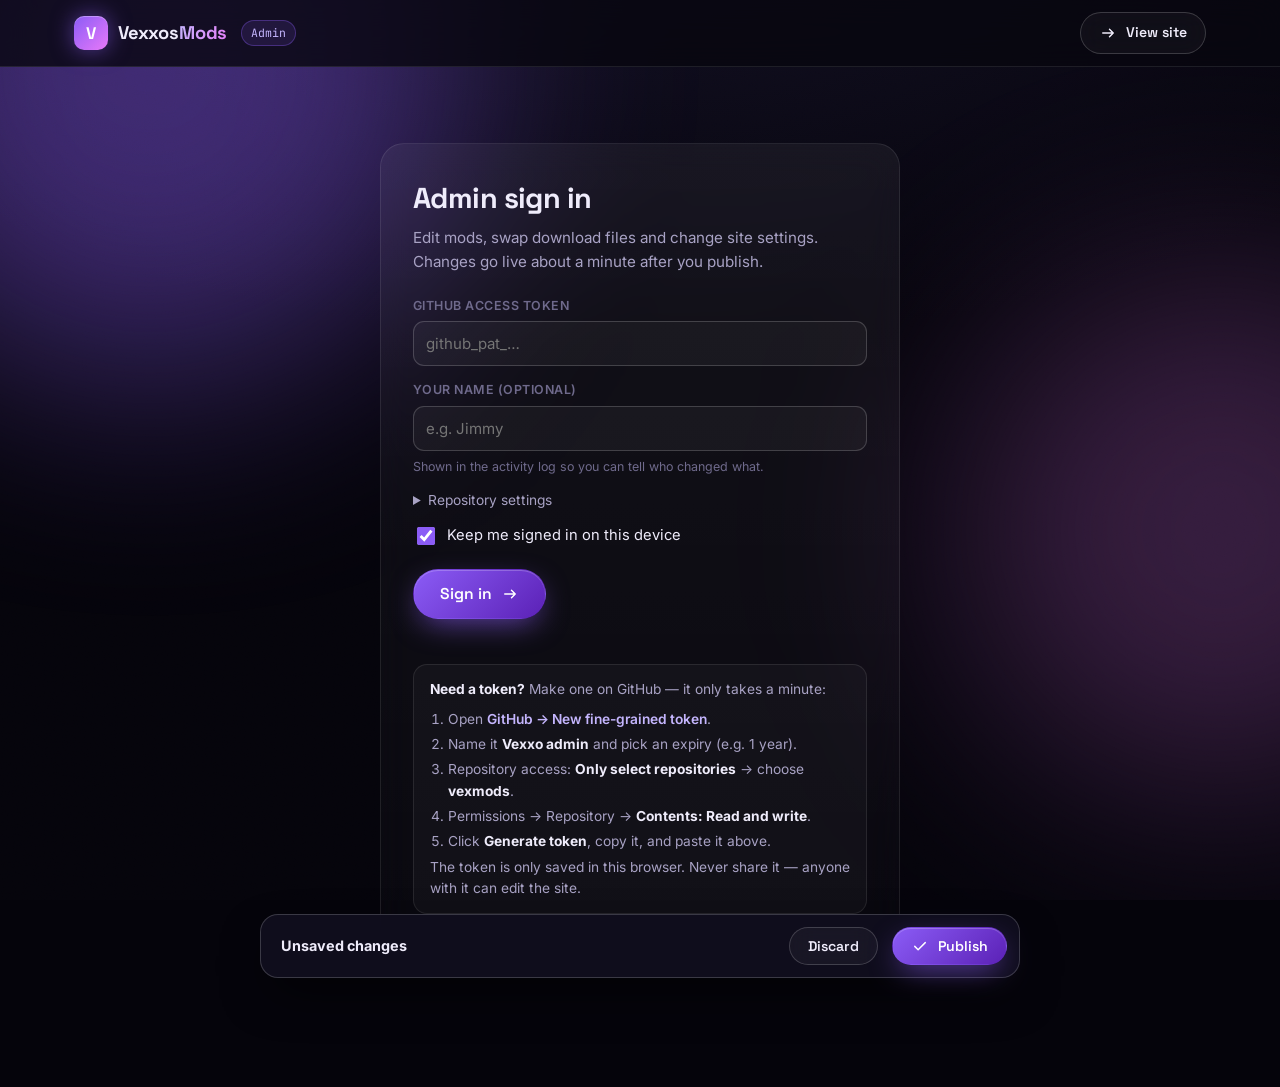
==== commit 65a27294: "Add files via upload" ====
--- a/admin.html
+++ b/admin.html
@@ -132,9 +132,36 @@
   .log .bad { color: #ff8fa3; }
   .log a { color: var(--violet-soft); text-decoration: underline; }
 
+  .tagp.upd { color: var(--amber); border-color: rgba(var(--amber-rgb), .4); background: rgba(var(--amber-rgb), .08); }
+  .upd-row { display: flex; align-items: center; justify-content: space-between; gap: 12px; flex-wrap: wrap; padding: 12px 14px; margin-bottom: 14px; border-radius: 13px; border: 1px solid var(--hairline); background: rgba(255,255,255,.025); }
+  .upd-row.on { border-color: rgba(var(--amber-rgb), .45); background: rgba(var(--amber-rgb), .07); }
+  .upd-row small { color: var(--text-faint); font-size: .8rem; }
+  .switch { position: relative; width: 44px; height: 24px; flex-shrink: 0; }
+  .switch input { position: absolute; inset: 0; opacity: 0; cursor: pointer; z-index: 1; margin: 0; }
+  .switch span { position: absolute; inset: 0; border-radius: 999px; background: var(--glass-3); border: 1px solid var(--hairline-bright); transition: background .25s; }
+  .switch span::after { content: ''; position: absolute; top: 3px; left: 3px; width: 16px; height: 16px; border-radius: 50%; background: var(--text-dim); transition: transform .3s var(--spring), background .25s; }
+  .switch input:checked + span { background: rgba(var(--amber-rgb), .35); border-color: rgba(var(--amber-rgb), .6); }
+  .switch input:checked + span::after { transform: translateX(20px); background: var(--amber); }
+  .switch input:focus-visible + span { outline: 2px solid var(--violet-soft); outline-offset: 2px; }
+
+  /* Activity */
+  .act-top { display: flex; align-items: flex-end; gap: 12px; flex-wrap: wrap; margin-bottom: 16px; }
+  .act-top .field { margin: 0; flex: 1; min-width: 200px; max-width: 320px; }
+  .act-list { display: grid; gap: 8px; }
+  .act { display: flex; align-items: center; gap: 14px; padding: 13px 16px; border-radius: 14px; }
+  .act-ic { width: 36px; height: 36px; border-radius: 11px; display: grid; place-items: center; flex-shrink: 0; color: rgb(var(--k)); background: rgba(var(--k), .12); border: 1px solid rgba(var(--k), .3); }
+  .act-ic .ic { width: 17px; height: 17px; }
+  .act-t { flex: 1; min-width: 0; }
+  .act-t b { display: block; font-weight: 600; font-size: .93rem; }
+  .act-t small { color: var(--text-faint); font-size: .8rem; }
+  .act-t small strong { color: var(--text-dim); font-weight: 600; }
+  .act a.iconbtn { flex-shrink: 0; }
+  .act-day { font-family: var(--f-display); font-size: .74rem; letter-spacing: .14em; text-transform: uppercase; color: var(--text-faint); margin: 14px 0 2px 4px; }
+  .act-day:first-child { margin-top: 0; }
+
   @media (max-width: 820px) {
     .adm-grid { grid-template-columns: 1fr; }
-    .tabs { position: static; grid-template-columns: repeat(4, 1fr); padding: 6px; }
+    .tabs { position: static; grid-template-columns: repeat(5, 1fr); padding: 6px; }
     .tab { justify-content: center; padding: 10px 6px; font-size: .82rem; flex-direction: column; gap: 4px; }
     .row2 { grid-template-columns: 1fr; }
     .med-tags { display: none; }
@@ -152,6 +179,8 @@
   <symbol id="i-check" viewBox="0 0 24 24"><path d="m5 12.5 4.5 4.5L19 7.5"/></symbol>
   <symbol id="i-alert" viewBox="0 0 24 24"><path d="M12 3.5 2 20.5h20L12 3.5Z"/><path d="M12 10v4.5M12 17.5h.01"/></symbol>
   <symbol id="i-arrow" viewBox="0 0 24 24"><path d="M5 12h14m-5-5 5 5-5 5"/></symbol>
+  <symbol id="i-clock" viewBox="0 0 24 24"><circle cx="12" cy="12" r="9"/><path d="M12 7v5l3 2"/></symbol>
+  <symbol id="i-spider" viewBox="0 0 32 32"><g fill="none" stroke="currentColor" stroke-width="1.7" stroke-linecap="round" stroke-linejoin="round"><path d="M12.5 15 7 10.5 3.5 12M12 18 5 16.5 1.5 19.5M12 21 5.5 23.5 3.5 28M13 23.5 9 28.5 8 31.5M19.5 15 25 10.5 28.5 12M20 18l7-1.5 3.5 3M20 21l6.5 2.5 2 4.5M19 23.5l4 5 1 3"/></g><ellipse fill="currentColor" cx="16" cy="19.5" rx="5" ry="6"/><circle fill="currentColor" cx="16" cy="11.5" r="3.6"/><circle fill="#ff7a1a" cx="14.6" cy="11" r=".85"/><circle fill="#ff7a1a" cx="17.4" cy="11" r=".85"/></symbol>
   <symbol id="i-up" viewBox="0 0 24 24"><path d="M12 19V5m-6 6 6-6 6 6"/></symbol>
   <symbol id="i-x" viewBox="0 0 24 24"><path d="M6 6l12 12M18 6 6 18"/></symbol>
   <symbol id="i-plus" viewBox="0 0 24 24"><path d="M12 5v14M5 12h14"/></symbol>
@@ -214,6 +243,9 @@
         <label class="field"><span>GitHub access token</span>
           <input class="in" type="password" id="token" placeholder="github_pat_…" required spellcheck="false">
         </label>
+        <label class="field"><span>Your name <small>(optional)</small></span>
+          <input class="in" id="name" placeholder="e.g. Jimmy" maxlength="30"><small>Shown in the activity log so you can tell who changed what.</small>
+        </label>
         <details class="adv">
           <summary>Repository settings</summary>
           <div class="row2">
@@ -231,7 +263,7 @@
         <ol>
           <li>Open <a href="https://github.com/settings/personal-access-tokens/new" target="_blank" rel="noopener">GitHub → New fine-grained token</a>.</li>
           <li>Name it <b>Vexxo admin</b> and pick an expiry (e.g. 1 year).</li>
-          <li>Repository access: <b>Only select repositories</b> → choose <b id="help-repo">vexxomods</b>.</li>
+          <li>Repository access: <b>Only select repositories</b> → choose <b id="help-repo">vexmods</b>.</li>
           <li>Permissions → Repository → <b>Contents: Read and write</b>.</li>
           <li>Click <b>Generate token</b>, copy it, and paste it above.</li>
         </ol>
@@ -246,6 +278,7 @@
         <button class="tab" data-tab="announce"><svg class="ic"><use href="#i-bell"/></svg>Announcement</button>
         <button class="tab" data-tab="links"><svg class="ic"><use href="#b-discord"/></svg>Links</button>
         <button class="tab" data-tab="theme"><svg class="ic"><use href="#i-pumpkin"/></svg>Theme</button>
+        <button class="tab" data-tab="activity"><svg class="ic"><use href="#i-clock"/></svg>Activity</button>
       </nav>
 
       <div>
@@ -296,6 +329,20 @@
           <label class="opt"><input type="radio" name="theme" value="halloween"><span><b>Always Halloween</b><small>Orange, bats and cobwebs — until you switch it back.</small></span></label>
         </div>
 
+        <!-- Activity -->
+        <div data-pane="activity" class="hidden">
+          <div class="panel-h">
+            <div><h2>Activity</h2><p>Every change made to the site, newest first.</p></div>
+            <button class="btn btn-ghost btn-sm" id="act-refresh"><svg class="ic"><use href="#i-clock"/></svg><span>Refresh</span></button>
+          </div>
+          <div class="act-top">
+            <label class="field"><span>Your name in the log</span><input class="in" id="act-name" placeholder="e.g. Jimmy" maxlength="30"></label>
+            <small style="color:var(--text-faint);padding-bottom:10px">Saved on this device. Changes you publish are tagged with it.</small>
+          </div>
+          <div class="act-list" id="act-list"></div>
+          <div style="margin-top:14px;text-align:center"><button class="btn btn-ghost btn-sm hidden" id="act-more"><span>Load more</span></button></div>
+        </div>
+
         <div class="log hidden" id="log"></div>
       </div>
     </section>
@@ -313,7 +360,7 @@
   'use strict';
 
   /* ---------- Config ---------- */
-  const DEFAULT_REPO = { owner: 'zennydevs', repo: 'vexxomods', branch: 'main' };
+  const DEFAULT_REPO = { owner: 'vexxodevs', repo: 'vexmods', branch: 'main' };
   const DATA_PATH = 'site-data.json';
   const THEME_PATH = 'site-theme.js';
   const FILE_DIR = 'downloads';
@@ -409,6 +456,7 @@
     $('#login').classList.remove('hidden'); $('#app').classList.add('hidden');
     $('#who').classList.add('hidden'); $('#logout').classList.add('hidden');
     $('#owner').value = cfg.owner; $('#repo').value = cfg.repo; $('#branch').value = cfg.branch;
+    $('#name').value = cfg.name || '';
     $('#help-repo').textContent = cfg.repo;
     $('#login-err').textContent = msg || '';
   }
@@ -438,11 +486,13 @@
       owner: $('#owner').value.trim() || DEFAULT_REPO.owner,
       repo: $('#repo').value.trim() || DEFAULT_REPO.repo,
       branch: $('#branch').value.trim() || DEFAULT_REPO.branch,
-      token: $('#token').value.trim()
+      token: $('#token').value.trim(),
+      name: $('#name').value.trim()
     };
     if (await signIn()) {
       store.del('vx_admin');
       store.set('vx_admin', JSON.stringify(cfg), $('#remember').checked);
+      try { localStorage.setItem('vx_admin_persist', $('#remember').checked ? '1' : '0'); } catch (e) {}
       $('#token').value = '';
     }
   });
@@ -490,6 +540,7 @@
           <span class="med-ic">${iconSvg(m.icon)}</span>
           <span class="med-t"><b>${esc(m.name || 'Untitled mod')}</b><small>${esc(f ? f.name + ' (new)' : fileOf(m) || 'No file yet')}</small></span>
           <span class="med-tags">
+            ${m.updating ? '<span class="tagp upd">Updating</span>' : ''}
             ${m.featured ? '<span class="tagp feat">Featured</span>' : ''}
             ${f ? '<span class="tagp pending">New file</span>' : ''}
             ${(m.badges || []).slice(0, 2).map(b => `<span class="tagp">${esc(b)}</span>`).join('')}
@@ -501,6 +552,10 @@
           </span>
         </div>
         <div class="med-b">
+          <div class="upd-row${m.updating ? ' on' : ''}">
+            <div><b>Updating</b><br><small>Turn on while you fix something — the download is hidden and the card says “Updating — back soon”.</small></div>
+            <label class="switch" title="Updating"><input type="checkbox" data-f="updating" ${m.updating ? 'checked' : ''}><span></span></label>
+          </div>
           <div class="file-box" data-drop>
             <svg class="ic"><use href="#i-download"/></svg>
             <div class="file-info">
@@ -557,19 +612,20 @@
     if (f === 'badges') m.badges = el.value.split(',').map(s => s.trim()).filter(Boolean);
     else if (f === 'features') m.features = el.value.split('\n').map(s => s.trim()).filter(Boolean);
     else if (f === 'featured') { m.featured = el.checked; renderMods(); }
+    else if (f === 'updating') { if (el.checked) m.updating = true; else delete m.updating; renderMods(); }
     else if (f === 'accent') m.accent = hexToRgb(el.value);
     else if (f === 'icon') m.icon = el.value;
     else m[f] = el.value;
     if (f === 'name' && m._autoId) m.id = slug(m.name);
     if (f === 'id') delete m._autoId;
-    if (f !== 'featured') refreshHeader(card, m);
+    if (f !== 'featured' && f !== 'updating') refreshHeader(card, m);
     updatePub();
   });
 
   $('#mod-list').addEventListener('change', e => {
     const el = e.target;
     if (el.dataset.act === 'file' && el.files[0]) setFile(el.closest('.med'), el.files[0]);
-    else if (el.dataset.f === 'featured' || el.dataset.f === 'icon') el.dispatchEvent(new Event('input', { bubbles: true }));
+    else if (el.dataset.f === 'featured' || el.dataset.f === 'updating' || el.dataset.f === 'icon') el.dispatchEvent(new Event('input', { bubbles: true }));
   });
 
   $('#mod-list').addEventListener('click', e => {
@@ -671,7 +727,96 @@
     document.querySelectorAll('.tab').forEach(x => x.classList.toggle('on', x === t));
     document.querySelectorAll('[data-pane]').forEach(p => p.classList.toggle('hidden', p.dataset.pane !== t.dataset.tab));
     if (t.dataset.tab === 'announce') renderAnnouncement();
+    if (t.dataset.tab === 'activity') { $('#act-name').value = cfg.name || ''; loadActivity(false); }
   }));
+
+  /* ---------- Who + commit messages ---------- */
+  const by = () => cfg.name ? ` — by ${cfg.name}` : '';
+  function saveName(n) {
+    cfg.name = n.trim().slice(0, 30);
+    let persist = true;
+    try { persist = localStorage.getItem('vx_admin_persist') !== '0'; } catch (e) {}
+    store.del('vx_admin'); store.set('vx_admin', JSON.stringify(cfg), persist);
+  }
+  function describeChanges() {
+    const before = JSON.parse(original), parts = [];
+    const oldById = new Map((before.mods || []).map(m => [m.id, m]));
+    const clean = m => JSON.stringify(m, (k, v) => k.startsWith('_') ? undefined : v);
+    const newIds = new Set(data.mods.map(m => m.id));
+    data.mods.forEach(m => {
+      const o = oldById.get(m.id);
+      if (!o) parts.push(`added ${m.name}`);
+      else if (clean(o) !== clean(m)) {
+        if (!!o.updating !== !!m.updating) parts.push(`${m.name} ${m.updating ? 'set to Updating' : 'back online'}`);
+        else parts.push(`edited ${m.name}`);
+      }
+    });
+    (before.mods || []).forEach(o => { if (!newIds.has(o.id)) parts.push(`removed ${o.name}`); });
+    if ((before.mods || []).map(m => m.id).join() !== data.mods.map(m => m.id).filter(id => oldById.has(id)).join() && !parts.length) parts.push('reordered mods');
+    const sig = x => JSON.stringify(x || {}, (k, v) => k === 'id' ? undefined : v);
+    if (sig(before.announcement) !== sig(data.announcement)) parts.push('announcement');
+    if (JSON.stringify(before.links || {}) !== JSON.stringify(data.links || {})) parts.push('links');
+    const msg = parts.length ? parts.join(', ') : 'update site';
+    return msg.charAt(0).toUpperCase() + msg.slice(1);
+  }
+
+  /* ---------- Activity log (reads the repo's commit history) ---------- */
+  let actPage = 1;
+  const ago = d => {
+    const s = (Date.now() - new Date(d)) / 1000;
+    if (s < 60) return 'just now';
+    if (s < 3600) return Math.floor(s / 60) + 'm ago';
+    if (s < 86400) return Math.floor(s / 3600) + 'h ago';
+    if (s < 604800) return Math.floor(s / 86400) + 'd ago';
+    return new Date(d).toLocaleDateString(undefined, { day: 'numeric', month: 'short', year: 'numeric' });
+  };
+  const dayLabel = d => {
+    const x = new Date(d), t = new Date(); const y = new Date(); y.setDate(t.getDate() - 1);
+    if (x.toDateString() === t.toDateString()) return 'Today';
+    if (x.toDateString() === y.toDateString()) return 'Yesterday';
+    return x.toLocaleDateString(undefined, { weekday: 'long', day: 'numeric', month: 'short' });
+  };
+  function kindOf(msg) {
+    const m = msg.toLowerCase();
+    if (/upload|new file/.test(m)) return ['i-download', '46, 230, 200'];
+    if (/remov|delete/.test(m)) return ['i-x', '255, 77, 109'];
+    if (/updating/.test(m)) return ['i-clock', '251, 191, 36'];
+    if (/theme/.test(m)) return ['i-pumpkin', '255, 138, 61'];
+    if (/announce/.test(m)) return ['i-bell', '196, 181, 253'];
+    return ['i-check', '139, 92, 246'];
+  }
+  async function loadActivity(more) {
+    const list = $('#act-list'), btn = $('#act-more');
+    if (!more) { actPage = 1; list.innerHTML = '<div class="box card" style="color:var(--text-dim)">Loading…</div>'; }
+    try {
+      const commits = await gh(`${repoPath()}/commits?sha=${encodeURIComponent(cfg.branch)}&per_page=25&page=${actPage}`);
+      if (!more) list.innerHTML = '';
+      let lastDay = list.dataset.lastDay || '';
+      if (!more) lastDay = '';
+      commits.forEach(c => {
+        const full = (c.commit.message || '').split('\n')[0];
+        const mBy = full.match(/\s+—\s+by\s+(.+)$/);
+        const who = mBy ? mBy[1] : (c.author && c.author.login) || c.commit.author.name;
+        const text = full.replace(/\s+—\s+by\s+.+$/, '').replace(/^Admin:\s*/, '').replace(/^./, ch => ch.toUpperCase());
+        const when = c.commit.author.date, day = dayLabel(when);
+        if (day !== lastDay) { list.insertAdjacentHTML('beforeend', `<div class="act-day">${esc(day)}</div>`); lastDay = day; }
+        const [ic, k] = kindOf(text);
+        list.insertAdjacentHTML('beforeend', `<div class="act card" style="--k:${k}">
+          <span class="act-ic"><svg class="ic"><use href="#${ic}"/></svg></span>
+          <span class="act-t"><b>${esc(text)}</b><small><strong>${esc(who)}</strong> · ${esc(ago(when))}</small></span>
+          <a class="iconbtn" href="${esc(c.html_url)}" target="_blank" rel="noopener" title="View on GitHub"><svg class="ic"><use href="#i-arrow"/></svg></a>
+        </div>`);
+      });
+      list.dataset.lastDay = lastDay;
+      if (!more && !commits.length) list.innerHTML = '<div class="box card" style="color:var(--text-dim)">No changes yet.</div>';
+      btn.classList.toggle('hidden', commits.length < 25);
+    } catch (e) {
+      list.innerHTML = `<div class="box card" style="color:#ff8fa3">Couldn’t load activity: ${esc(e.message)}</div>`;
+    }
+  }
+  $('#act-refresh').addEventListener('click', () => loadActivity(false));
+  $('#act-more').addEventListener('click', () => { actPage++; loadActivity(true); });
+  $('#act-name').addEventListener('change', e => saveName(e.target.value));
 
   /* ---------- Publish ---------- */
   function updatePub() {
@@ -690,7 +835,7 @@
       m.id = slug(m.id || m.name);
       while (ids.has(m.id)) m.id += '-2';
       ids.add(m.id);
-      if (!m.url && !pending.has(m._key)) return `${m.name} has no download file yet — add one or remove the mod.`;
+      if (!m.url && !pending.has(m._key) && !m.updating) return `${m.name} has no download file yet — add one or remove the mod.`;
     }
     return null;
   }
@@ -716,13 +861,13 @@
         const oldPath = localPath(m.url);
         log(`Uploading ${esc(name)} (${fmtSize(file.size)})…`);
         const existing = await getFile(path);
-        await putFile(path, await fileToB64(file), `Admin: upload ${name} for ${m.name}`, existing && existing.sha);
+        await putFile(path, await fileToB64(file), `New file for ${m.name}: ${name}${by()}`, existing && existing.sha);
         m.url = path; m.file = name;
         pending.delete(m._key);
         log(`✓ ${esc(name)} uploaded`, 'ok');
         if (oldPath && oldPath !== path && !stillUsed(oldPath)) {
           const old = await getFile(oldPath);
-          if (old) { await deleteFile(oldPath, old.sha, `Admin: remove old ${oldPath.split('/').pop()}`); log(`✓ Removed old file ${esc(oldPath.split('/').pop())}`, 'ok'); }
+          if (old) { await deleteFile(oldPath, old.sha, `Removed old file ${oldPath.split('/').pop()}${by()}`); log(`✓ Removed old file ${esc(oldPath.split('/').pop())}`, 'ok'); }
         }
       }
       // 2. Clean up files from removed mods
@@ -732,7 +877,7 @@
           const p = localPath(om.url);
           if (p && !stillUsed(p)) {
             const old = await getFile(p);
-            if (old) { await deleteFile(p, old.sha, `Admin: remove ${p.split('/').pop()}`); log(`✓ Removed unused file ${esc(p.split('/').pop())}`, 'ok'); }
+            if (old) { await deleteFile(p, old.sha, `Removed unused file ${p.split('/').pop()}${by()}`); log(`✓ Removed unused file ${esc(p.split('/').pop())}`, 'ok'); }
           }
         }
       } catch (e) { log('Could not clean up an old file (not a problem): ' + esc(e.message)); }
@@ -747,17 +892,18 @@
         log('Saving theme…');
         const js = `// Set by the admin panel. "auto" = Halloween every October, or "default" / "halloween".\nwindow.VX_THEME = "${theme}";\n`;
         const cur = await getFile(THEME_PATH);
-        await putFile(THEME_PATH, utf8ToB64(js), `Admin: theme → ${theme}`, cur && cur.sha);
+        await putFile(THEME_PATH, utf8ToB64(js), `Theme set to ${theme === 'auto' ? 'automatic' : theme}${by()}`, cur && cur.sha);
         themeOriginal = theme;
         log('✓ Theme saved', 'ok');
       }
 
       // 5. Site data
       const json = strip(data);
+      const summary = describeChanges();
       if (json !== original) {
         log('Saving site settings…');
         const cur = await getFile(DATA_PATH);
-        const res = await putFile(DATA_PATH, utf8ToB64(json), 'Admin: update site', cur && cur.sha);
+        const res = await putFile(DATA_PATH, utf8ToB64(json), summary + by(), cur && cur.sha);
         dataSha = res.content.sha; original = json;
         log('✓ Settings saved', 'ok');
       }
@@ -779,6 +925,7 @@
   (async () => {
     let saved = null;
     try { saved = JSON.parse(store.get('vx_admin') || 'null'); } catch (e) {}
+    if (saved && String(saved.owner||'').toLowerCase() === 'zennydevs') saved = null; /* old account, ignore */
     if (saved && saved.token) { cfg = { ...DEFAULT_REPO, ...saved }; showLogin(); $('#login-err').textContent = 'Signing in…'; await signIn(); }
     else showLogin();
   })();
